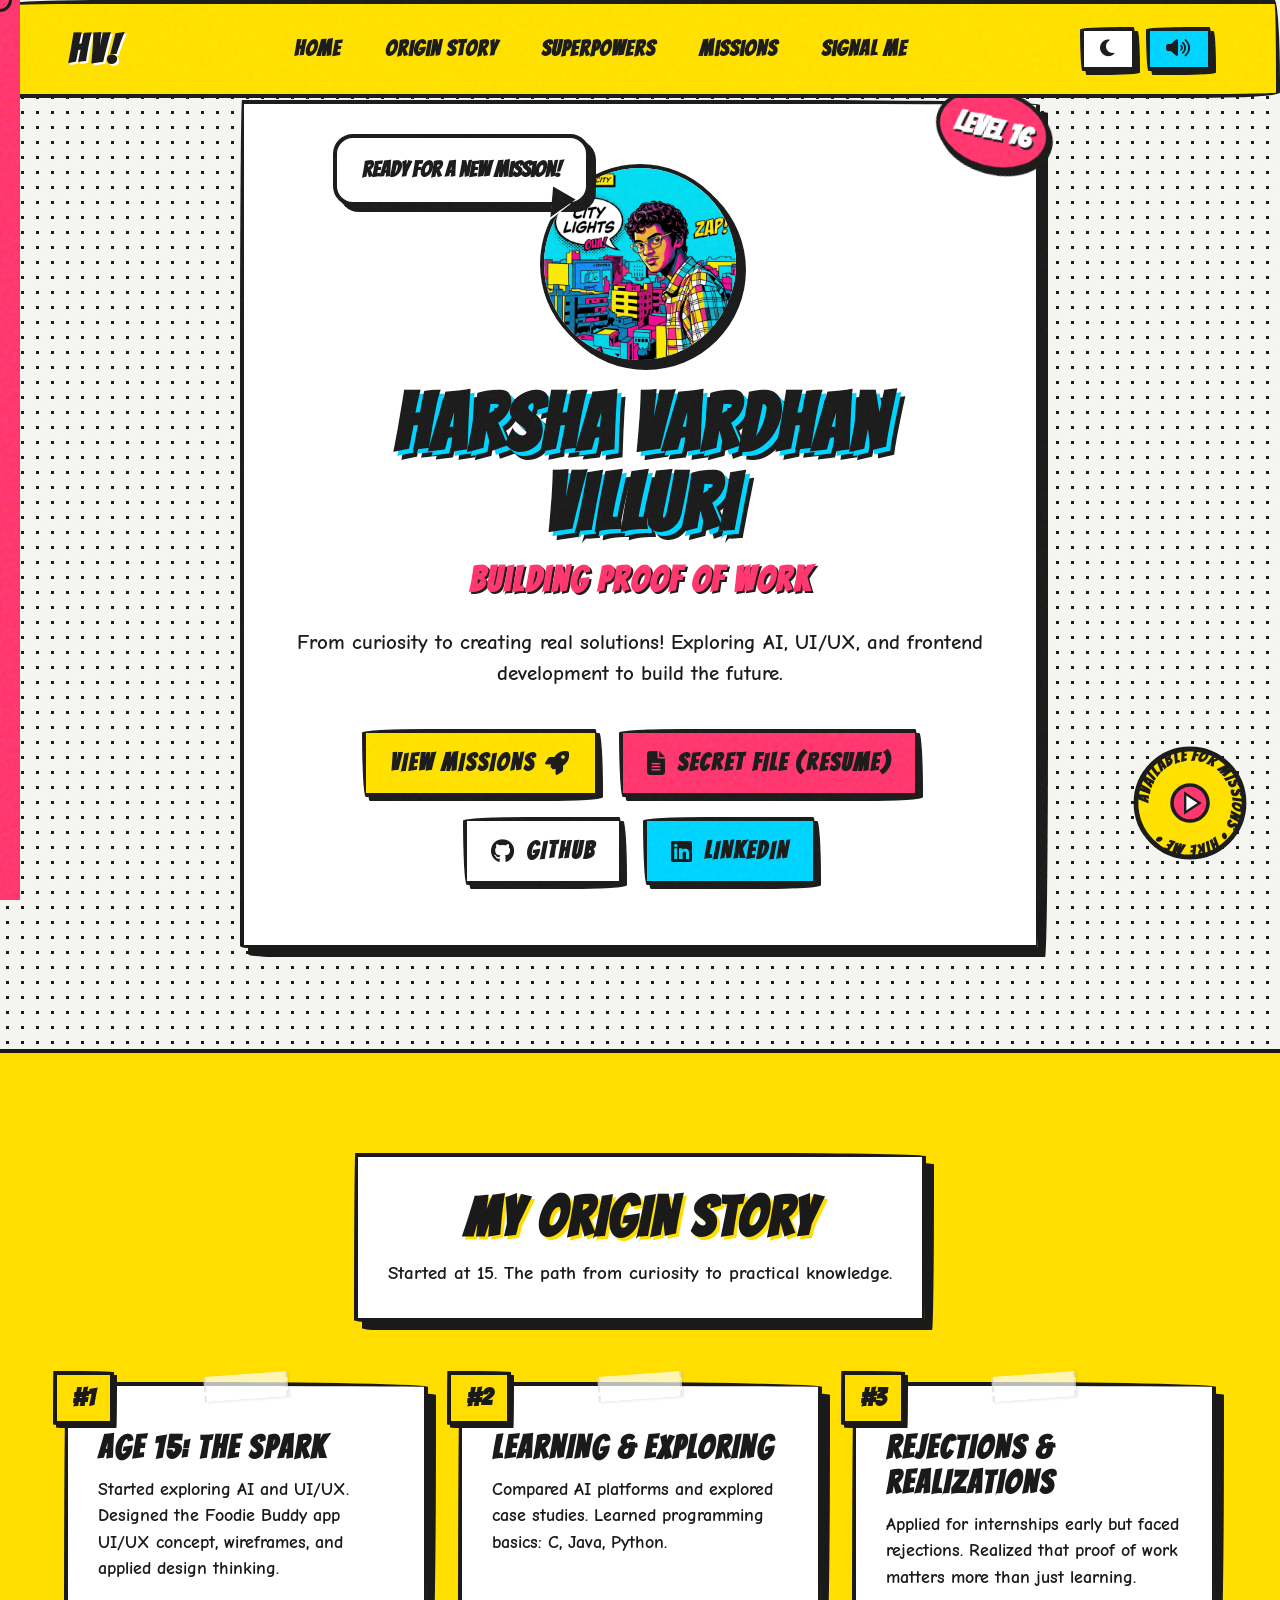
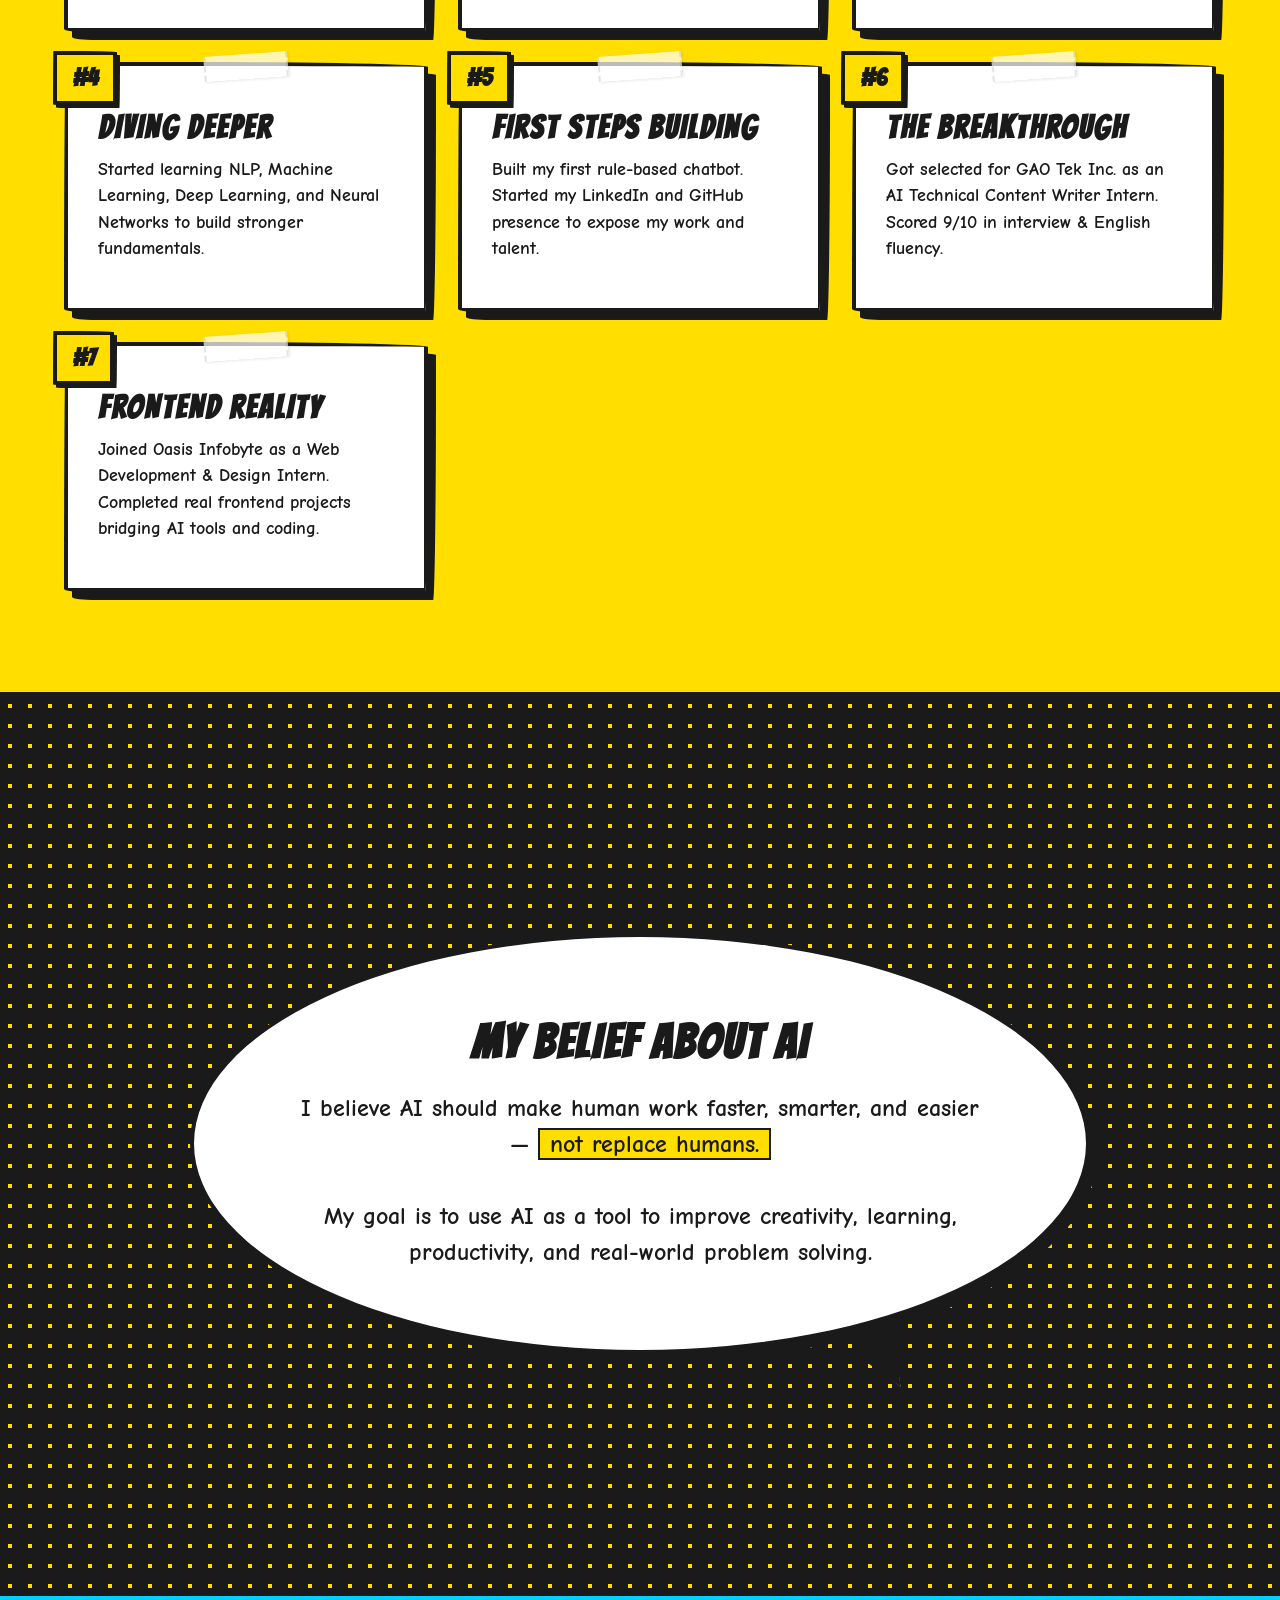
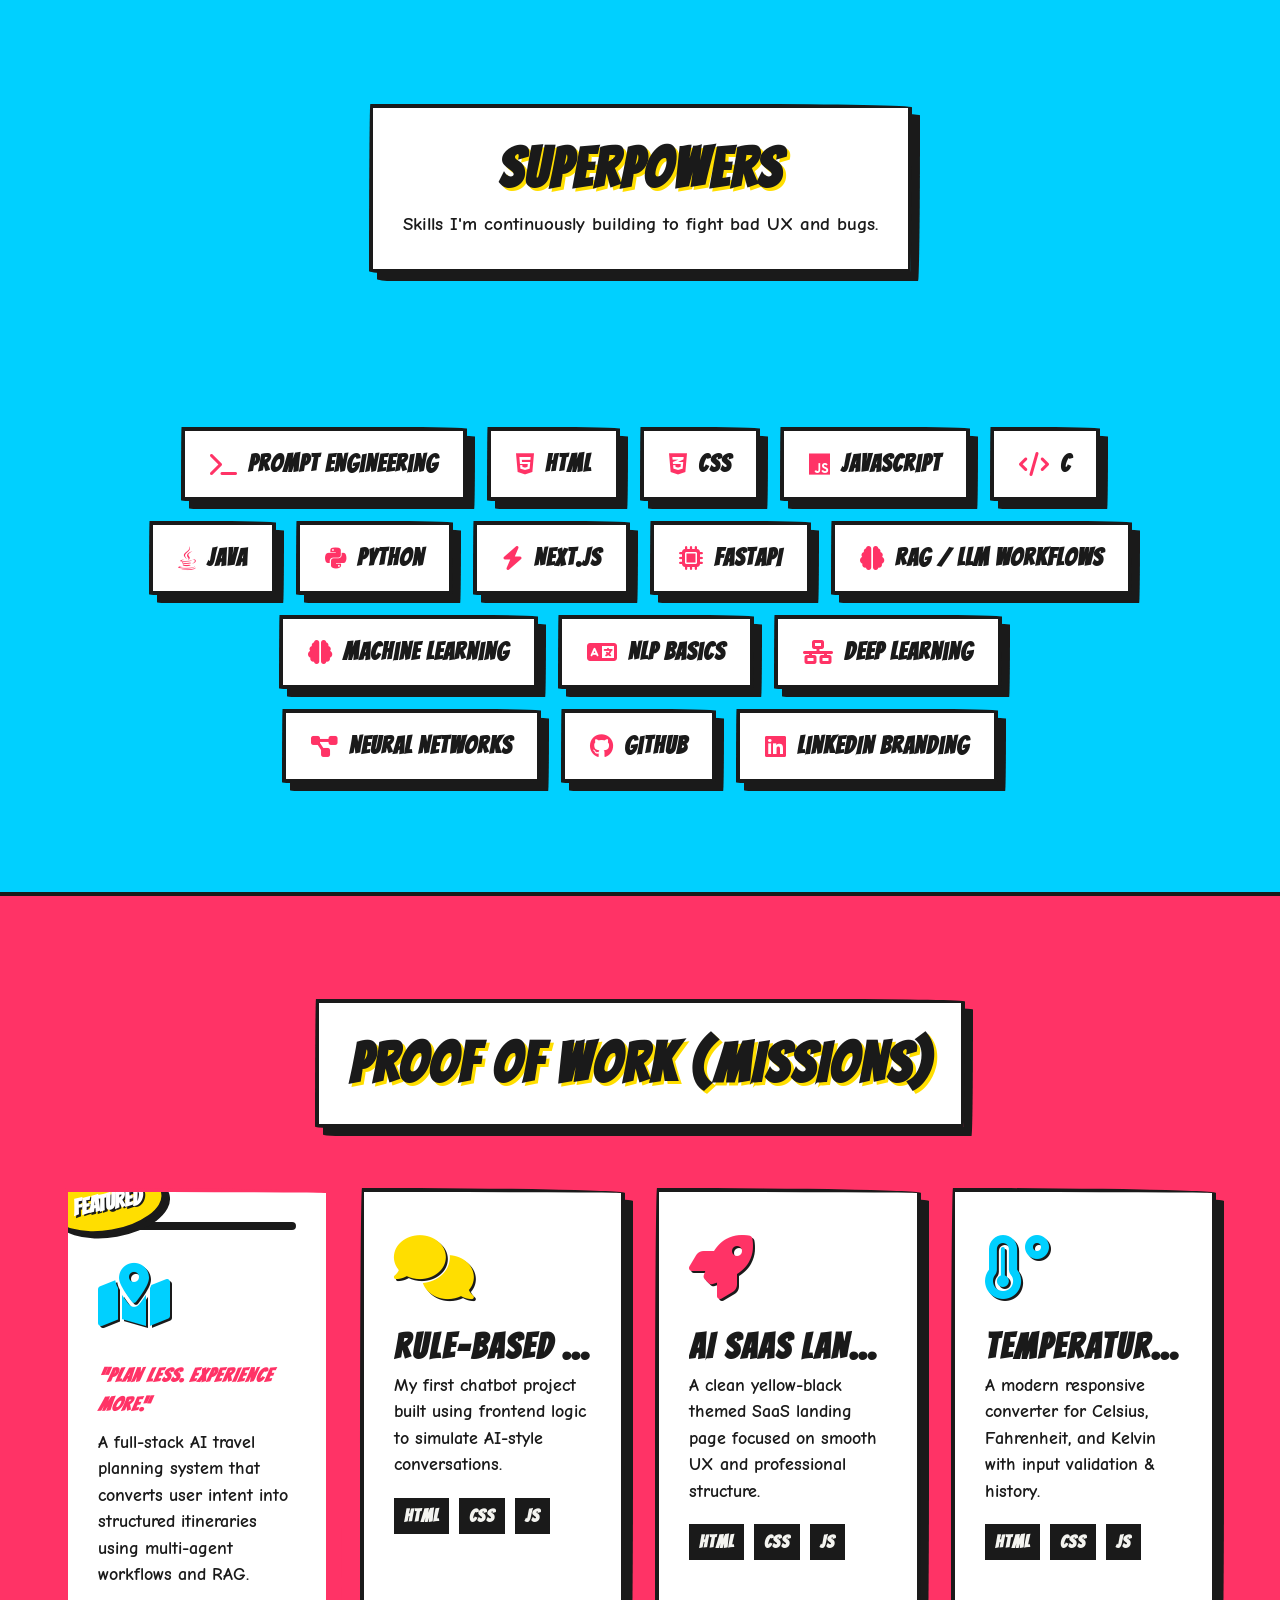
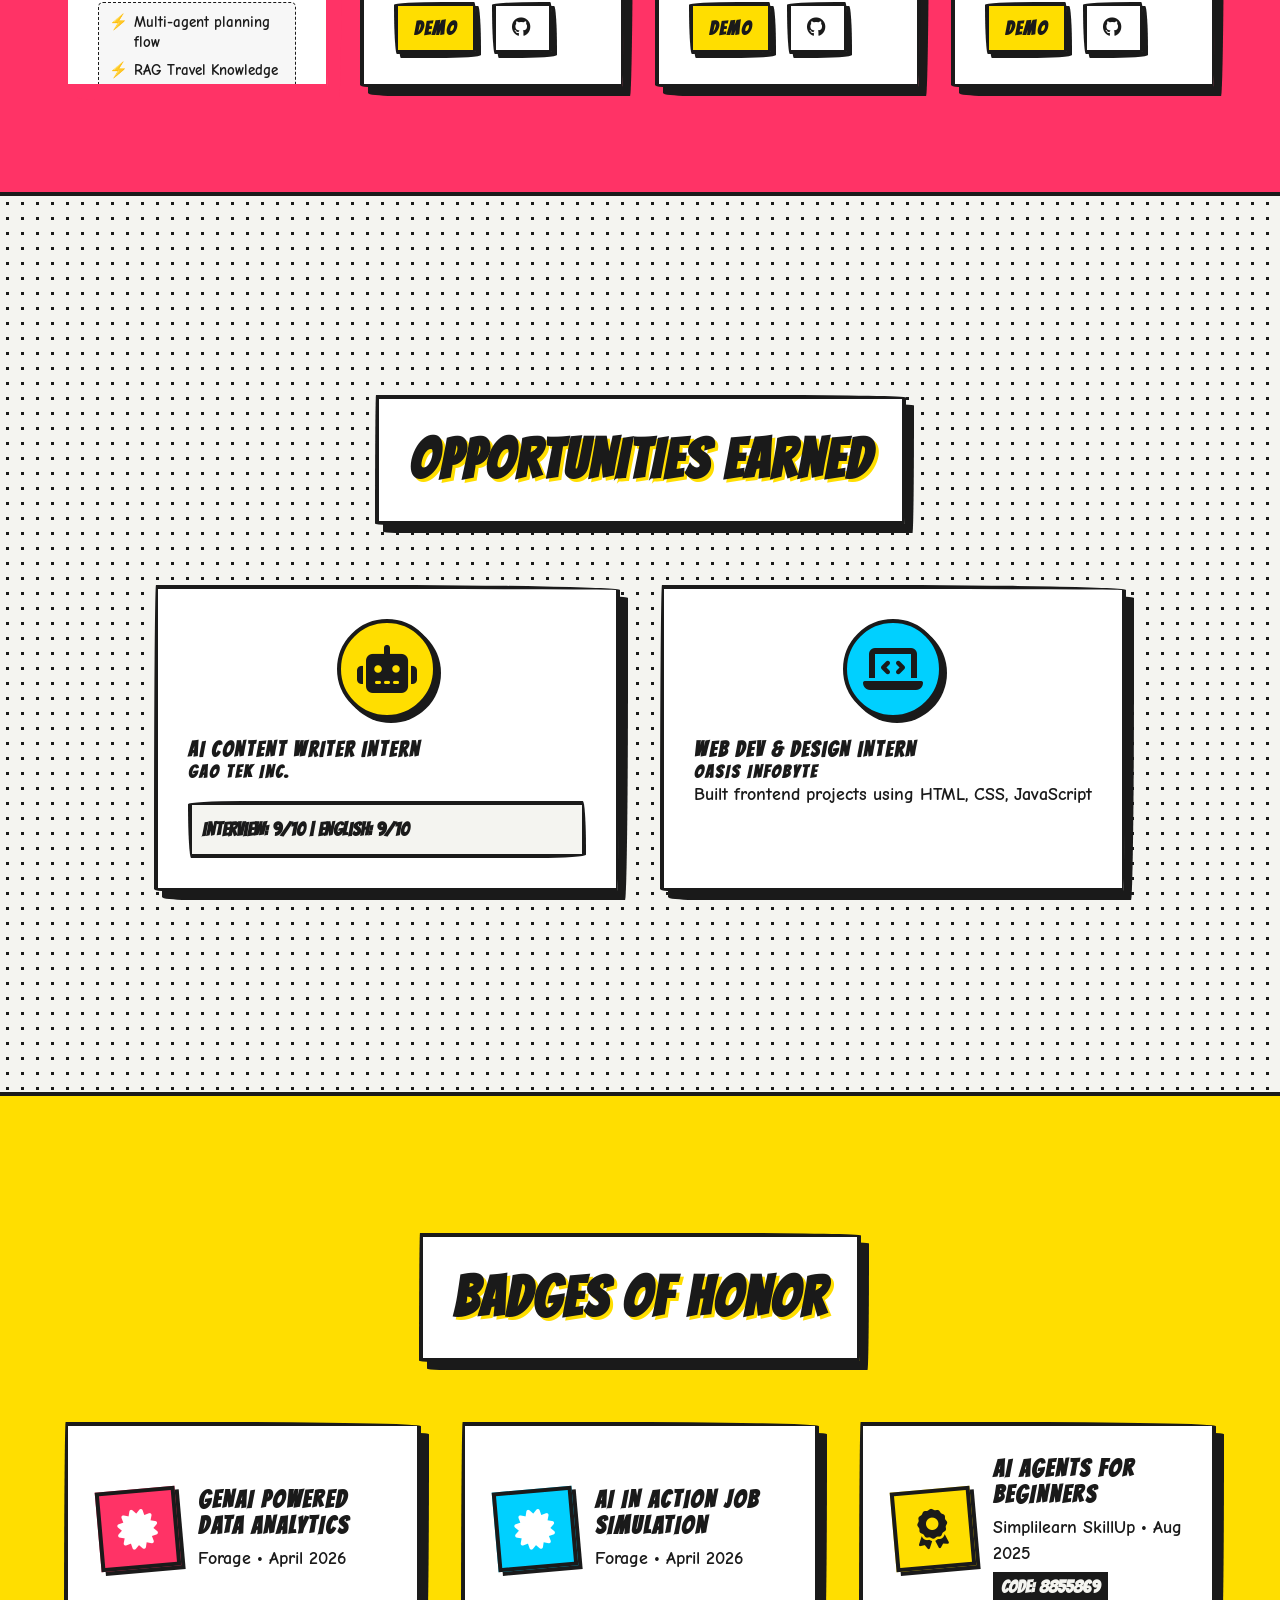
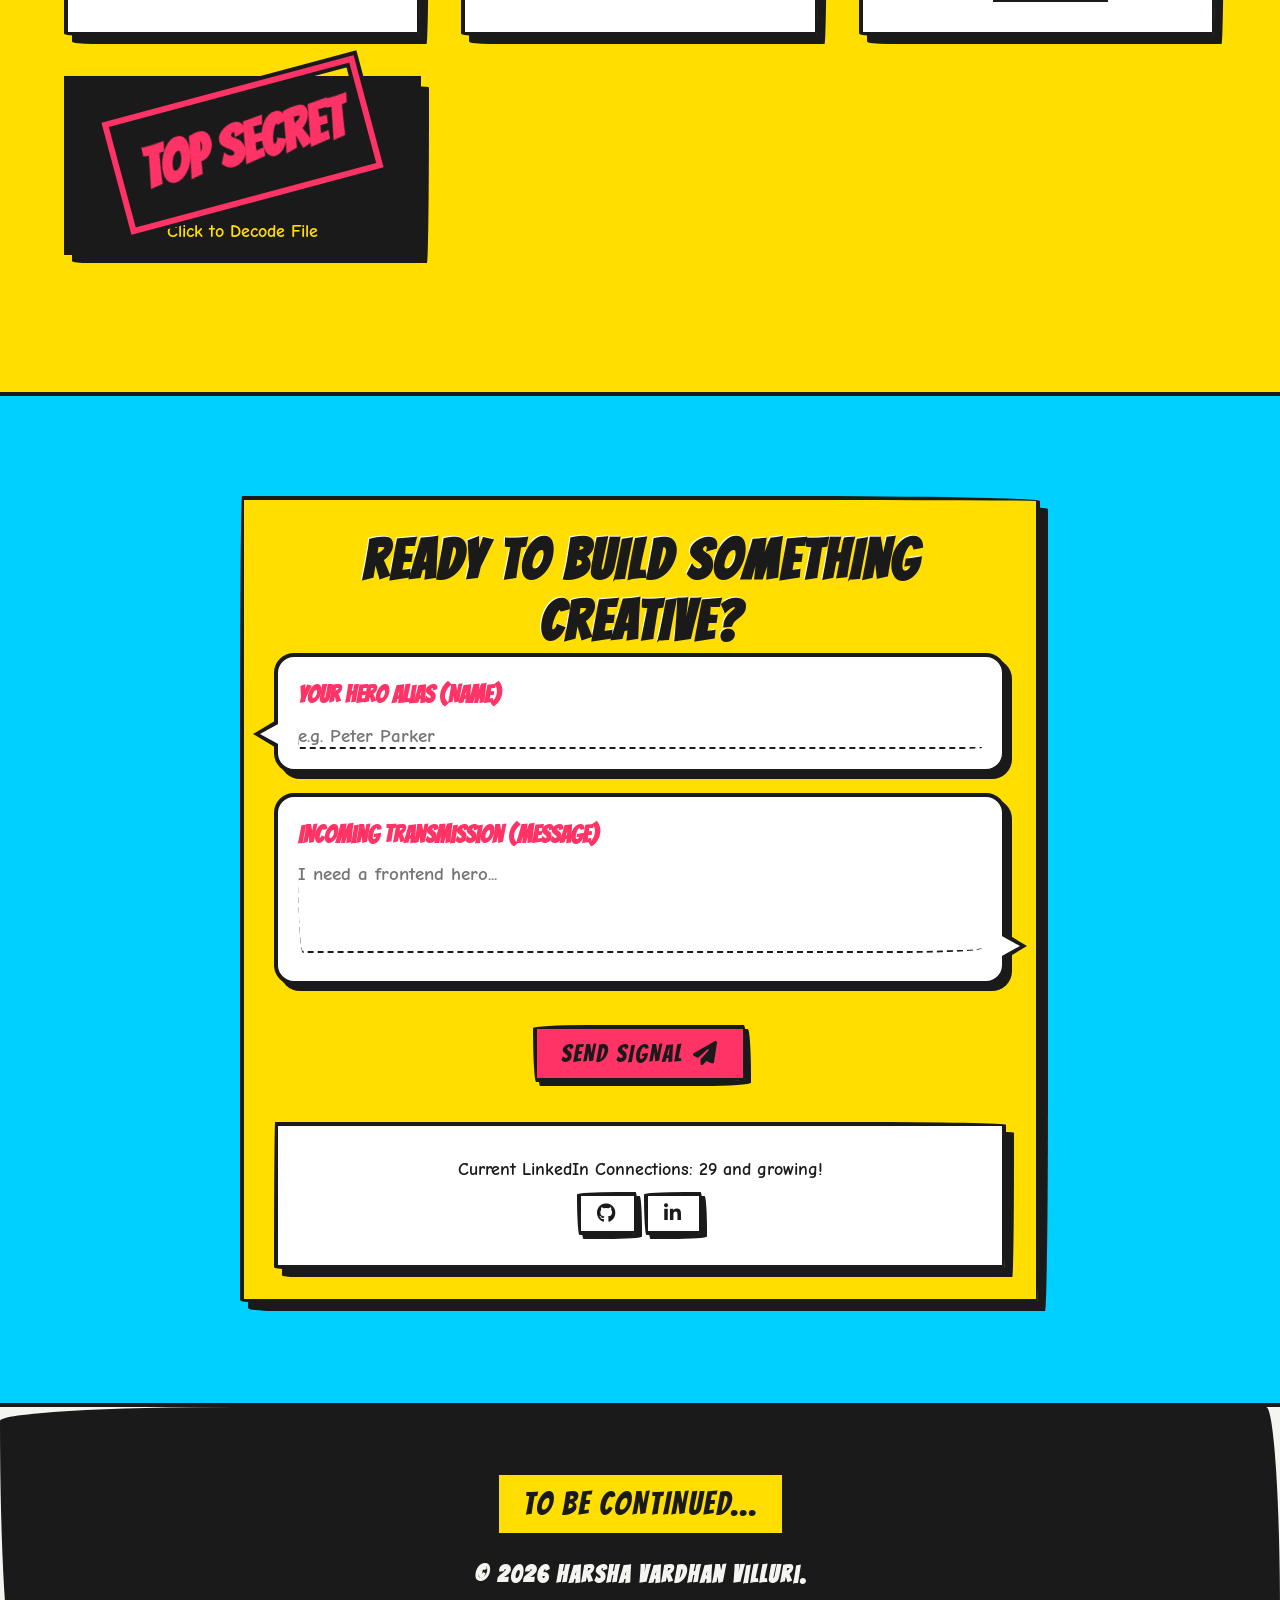
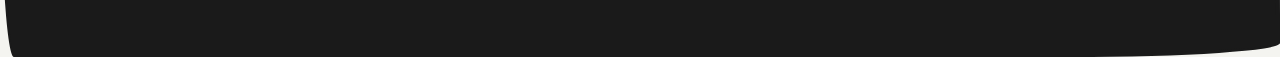
==== index.html @ 7f58d9b8 "feat: Add PathPilot AI as featured project and update superpowers" ====
<!DOCTYPE html>
<html lang="en">
<head>
    <meta charset="UTF-8">
    <meta name="viewport" content="width=device-width, initial-scale=1.0">
    <title>Harsha Vardhan Villuri | Comical Theory</title>
    <meta name="description" content="Portfolio of Harsha Vardhan Villuri. Started at 15. Exploring AI, UI/UX, and frontend development through proof of work.">
    <link rel="preconnect" href="https://fonts.googleapis.com">
    <link rel="preconnect" href="https://fonts.gstatic.com" crossorigin>
    <link href="https://fonts.googleapis.com/css2?family=Bangers&family=Comic+Neue:wght@400;700&display=swap" rel="stylesheet">
    <link rel="stylesheet" href="https://cdnjs.cloudflare.com/ajax/libs/font-awesome/6.4.0/css/all.min.css">
    <link rel="stylesheet" href="style.css">
</head>
<body>

    <!-- Printing Press Loading Screen -->
    <div id="loader" class="comic-loader">
        <div class="printing-press">
            <div class="printing-text">PRINTING ISSUE #1...</div>
            <div class="press-bar"></div>
            <div class="press-paper"></div>
        </div>
    </div>

    <!-- Neural Network Comic Canvas Background -->
    <canvas id="neural-canvas"></canvas>

    <!-- Konami Code Overlay -->
    <div id="konami-overlay">
        <div class="god-burst">GOD MODE UNLOCKED!</div>
        <div id="confetti-container"></div>
    </div>

    <!-- Custom Cursor -->
    <div id="custom-cursor"></div>

    <!-- Night City Detective Spotlight -->
    <div id="spotlight"></div>

    <!-- Page Flip / Screen Wipe Overlay -->
    <div id="page-wipe" class="page-wipe">
        <div class="wipe-text">FLIP!</div>
    </div>

    <!-- Paper Rip Transition Elements -->
    <div id="paper-rip-container">
        <div class="rip-half rip-top"></div>
        <div class="rip-half rip-bottom"></div>
        <div class="new-issue-flash">NEW ISSUE!</div>
    </div>

    <!-- Action Word Popup Container -->
    <div id="action-layer"></div>

    <!-- Navigation -->
    <nav class="navbar comic-border">
        <div class="nav-content">
            <a href="#home" class="logo nav-link">HV<span class="exclaim" id="glitch-btn" title="Don't press this...">!</span></a>
            <ul class="nav-links">
                <li><a href="#home" class="nav-link">Home</a></li>
                <li><a href="#journey" class="nav-link">Origin Story</a></li>
                <li><a href="#skills" class="nav-link">Superpowers</a></li>
                <li><a href="#projects" class="nav-link">Missions</a></li>
                <li><a href="#contact" class="nav-link">Signal Me</a></li>
            </ul>
            <div class="nav-toggles">
                <button id="theme-toggle" class="comic-btn btn-small" aria-label="Toggle Night City"><i class="fas fa-moon"></i></button>
                <button id="mute-toggle" class="comic-btn btn-small btn-blue" aria-label="Toggle Audio"><i class="fas fa-volume-up"></i></button>
                <div class="hamburger"><i class="fas fa-bars"></i></div>
            </div>
        </div>
    </nav>

    <!-- Hero Section -->
    <section id="home" class="hero section halftone-bg">
        <div class="hero-content comic-panel pop-in" id="parallax-container">
            <div class="burst-label parallax-layer" data-speed="40">Level 16</div>
            
            <div class="hero-avatar-container parallax-layer" data-speed="20">
                <div class="dynamic-bubble parallax-layer" data-speed="-30" id="hero-bubble">
                    <span id="hero-speech">Ready for a new mission!</span>
                    <div class="bubble-tail"></div>
                </div>
                <img src="avatar.png" alt="Harsha Avatar" class="comic-avatar comic-border">
            </div>

            <h1 class="hero-title parallax-layer" data-speed="-15">Harsha Vardhan<br>Villuri</h1>
            <div class="hero-subtitle parallax-layer" data-speed="10">Building Proof of Work</div>
            <p class="hero-description parallax-layer" data-speed="5">
                From curiosity to creating real solutions! Exploring AI, UI/UX, and frontend development to build the future. 
            </p>
            <div class="hero-buttons parallax-layer" data-speed="25">
                <a href="#projects" class="comic-btn btn-primary nav-link">View Missions <i class="fas fa-rocket"></i></a>
                <a href="resume.html" target="_blank" class="comic-btn btn-red"><i class="fas fa-file-alt"></i> Secret File (Resume)</a>
                <a href="https://github.com/harshavardhanintern-git" target="_blank" class="comic-btn btn-white"><i class="fab fa-github"></i> GitHub</a>
                <a href="https://www.linkedin.com/in/harsha-vardhan-villuri-76b1b9380/" target="_blank" class="comic-btn btn-blue"><i class="fab fa-linkedin"></i> LinkedIn</a>
            </div>
        </div>
    </section>

    <!-- Journey Section -->
    <section id="journey" class="journey section bg-yellow">
        <div class="section-header comic-panel title-panel pop-in">
            <h2 class="section-title">My Origin Story</h2>
            <p class="section-subtitle">Started at 15. The path from curiosity to practical knowledge.</p>
        </div>

        <div class="comic-strip">
            <div class="strip-panel comic-panel pop-in">
                <div class="panel-number">#1</div>
                <h3>Age 15: The Spark</h3>
                <p>Started exploring AI and UI/UX. Designed the Foodie Buddy app UI/UX concept, wireframes, and applied design thinking.</p>
            </div>
            
            <div class="strip-panel comic-panel pop-in">
                <div class="panel-number">#2</div>
                <h3>Learning & Exploring</h3>
                <p>Compared AI platforms and explored case studies. Learned programming basics: C, Java, Python.</p>
            </div>

            <div class="strip-panel comic-panel pop-in">
                <div class="panel-number">#3</div>
                <h3>Rejections & Realizations</h3>
                <p>Applied for internships early but faced rejections. Realized that <strong>proof of work matters</strong> more than just learning.</p>
            </div>

            <div class="strip-panel comic-panel pop-in">
                <div class="panel-number">#4</div>
                <h3>Diving Deeper</h3>
                <p>Started learning NLP, Machine Learning, Deep Learning, and Neural Networks to build stronger fundamentals.</p>
            </div>

            <div class="strip-panel comic-panel pop-in">
                <div class="panel-number">#5</div>
                <h3>First Steps Building</h3>
                <p>Built my first rule-based chatbot. Started my LinkedIn and GitHub presence to expose my work and talent.</p>
            </div>

            <div class="strip-panel comic-panel pop-in">
                <div class="panel-number">#6</div>
                <h3>The Breakthrough</h3>
                <p>Got selected for GAO Tek Inc. as an AI Technical Content Writer Intern. Scored 9/10 in interview & English fluency.</p>
            </div>

            <div class="strip-panel comic-panel pop-in">
                <div class="panel-number">#7</div>
                <h3>Frontend Reality</h3>
                <p>Joined Oasis Infobyte as a Web Development & Design Intern. Completed real frontend projects bridging AI tools and coding.</p>
            </div>
        </div>
    </section>

    <!-- Belief Section -->
    <section id="belief" class="belief section halftone-bg-dark">
        <div class="speech-bubble pop-in">
            <h2 class="belief-title">My Belief About AI</h2>
            <p class="belief-text">
                I believe AI should make human work faster, smarter, and easier — <span class="highlight">not replace humans.</span><br><br>
                My goal is to use AI as a tool to improve creativity, learning, productivity, and real-world problem solving.
            </p>
            <div class="bubble-tail"></div>
        </div>
    </section>

    <!-- Skills Section -->
    <section id="skills" class="skills section bg-blue">
        <div class="section-header comic-panel title-panel pop-in">
            <h2 class="section-title">Superpowers</h2>
            <p class="section-subtitle">Skills I'm continuously building to fight bad UX and bugs.</p>
        </div>
        
        <div class="skills-grid">
            <div class="skill-tag comic-panel pop-in"><i class="fas fa-pen-nib"></i> UI/UX Thinking</div>
            <div class="skill-tag comic-panel pop-in"><i class="fas fa-vector-square"></i> Wireframing</div>
            <div class="skill-tag comic-panel pop-in"><i class="fas fa-robot"></i> AI Exploration</div>
            <div class="skill-tag comic-panel pop-in"><i class="fas fa-terminal"></i> Prompt Engineering</div>
            <div class="skill-tag comic-panel pop-in"><i class="fab fa-html5"></i> HTML</div>
            <div class="skill-tag comic-panel pop-in"><i class="fab fa-css3-alt"></i> CSS</div>
            <div class="skill-tag comic-panel pop-in"><i class="fab fa-js"></i> JavaScript</div>
            <div class="skill-tag comic-panel pop-in"><i class="fas fa-code"></i> C</div>
            <div class="skill-tag comic-panel pop-in"><i class="fab fa-java"></i> Java</div>
            <div class="skill-tag comic-panel pop-in"><i class="fab fa-python"></i> Python</div>
            <div class="skill-tag comic-panel pop-in"><i class="fas fa-bolt"></i> Next.js</div>
            <div class="skill-tag comic-panel pop-in"><i class="fas fa-microchip"></i> FastAPI</div>
            <div class="skill-tag comic-panel pop-in"><i class="fas fa-brain"></i> RAG / LLM Workflows</div>
            <div class="skill-tag comic-panel pop-in"><i class="fas fa-brain"></i> Machine Learning</div>
            <div class="skill-tag comic-panel pop-in"><i class="fas fa-language"></i> NLP Basics</div>
            <div class="skill-tag comic-panel pop-in"><i class="fas fa-network-wired"></i> Deep Learning</div>
            <div class="skill-tag comic-panel pop-in"><i class="fas fa-project-diagram"></i> Neural Networks</div>
            <div class="skill-tag comic-panel pop-in"><i class="fab fa-github"></i> GitHub</div>
            <div class="skill-tag comic-panel pop-in"><i class="fab fa-linkedin"></i> LinkedIn Branding</div>
        </div>
    </section>

    <!-- Projects Section -->
    <section id="projects" class="projects section bg-red">
        <div class="section-header comic-panel title-panel pop-in">
            <h2 class="section-title">Proof of Work (Missions)</h2>
        </div>

        <!-- Expanding Flex Grid -->
        <div class="projects-flex-grid">
            <!-- Featured Project: PathPilot AI -->
            <div class="project-card comic-panel pop-in featured-project">
                <div class="burst-label featured-label">FEATURED</div>
                <div class="project-preview comic-border">
                    <img src="pathpilot_preview.png" alt="PathPilot AI Preview">
                </div>
                <div class="project-icon"><i class="fas fa-map-marked-alt"></i></div>
                <h3>PathPilot AI — Multi-Agent Travel Planner</h3>
                <p class="project-tagline">“Plan Less. Experience More.”</p>
                <p>A full-stack AI travel planning system that converts user intent into structured itineraries using multi-agent workflows and RAG.</p>
                <div class="project-highlights">
                    <ul>
                        <li>Multi-agent planning flow</li>
                        <li>RAG Travel Knowledge Layer</li>
                        <li>Futuristic AI command-interface</li>
                    </ul>
                </div>
                <div class="project-tech">
                    <span>Next.js</span><span>React</span><span>TypeScript</span><span>FastAPI</span><span>Python</span><span>RAG</span><span>Railway</span>
                </div>
                <div class="project-links">
                    <a href="https://path-pilot-frontend-production.up.railway.app/" target="_blank" class="comic-btn btn-primary btn-small">Demo</a>
                    <a href="https://github.com/harshavardhanintern-git/Path-pilot" target="_blank" class="comic-btn btn-white btn-small"><i class="fab fa-github"></i></a>
                </div>
            </div>

            <!-- Project 1 -->
            <div class="project-card comic-panel pop-in">
                <div class="project-icon"><i class="fas fa-comments"></i></div>
                <h3>Rule-Based Chatbot</h3>
                <p>My first chatbot project built using frontend logic to simulate AI-style conversations.</p>
                <div class="project-tech">
                    <span>HTML</span><span>CSS</span><span>JS</span>
                </div>
                <div class="project-links">
                    <a href="https://harshavardhanintern-git.github.io/mini-ai-chatbot/" target="_blank" class="comic-btn btn-primary btn-small">Demo</a>
                    <a href="https://github.com/harshavardhanintern-git/mini-ai-chatbot" target="_blank" class="comic-btn btn-white btn-small"><i class="fab fa-github"></i></a>
                </div>
            </div>

            <!-- Project 2 -->
            <div class="project-card comic-panel pop-in">
                <div class="project-icon"><i class="fas fa-rocket"></i></div>
                <h3>AI SaaS Landing Page</h3>
                <p>A clean yellow-black themed SaaS landing page focused on smooth UX and professional structure.</p>
                <div class="project-tech">
                    <span>HTML</span><span>CSS</span><span>JS</span>
                </div>
                <div class="project-links">
                    <a href="https://harshavardhanintern-git.github.io/OIBSIP-Landing-Page/" target="_blank" class="comic-btn btn-primary btn-small">Demo</a>
                    <a href="https://github.com/harshavardhanintern-git/OIBSIP-Landing-Page" target="_blank" class="comic-btn btn-white btn-small"><i class="fab fa-github"></i></a>
                </div>
            </div>

            <!-- Project 3 -->
            <div class="project-card comic-panel pop-in">
                <div class="project-icon"><i class="fas fa-temperature-high"></i></div>
                <h3>Temperature Converter</h3>
                <p>A modern responsive converter for Celsius, Fahrenheit, and Kelvin with input validation & history.</p>
                <div class="project-tech">
                    <span>HTML</span><span>CSS</span><span>JS</span>
                </div>
                <div class="project-links">
                    <a href="https://harshavardhanintern-git.github.io/OIBSIP-Temperature-Converter/" target="_blank" class="comic-btn btn-primary btn-small">Demo</a>
                    <a href="https://github.com/harshavardhanintern-git/OIBSIP-Temperature-Converter" target="_blank" class="comic-btn btn-white btn-small"><i class="fab fa-github"></i></a>
                </div>
            </div>
        </div>
    </section>

    <!-- Internships Section -->
    <section id="internships" class="internships section halftone-bg">
        <div class="section-header comic-panel title-panel pop-in">
            <h2 class="section-title">Opportunities Earned</h2>
        </div>

        <div class="internship-grid">
            <div class="internship-card comic-panel pop-in">
                <div class="internship-badge bg-yellow"><i class="fas fa-robot"></i></div>
                <h3>AI Content Writer Intern</h3>
                <h4 class="company">GAO Tek Inc.</h4>
                <div class="scores comic-border">
                    <span>Interview: <strong>9/10</strong></span> | 
                    <span>English: <strong>9/10</strong></span>
                </div>
            </div>

            <div class="internship-card comic-panel pop-in">
                <div class="internship-badge bg-blue"><i class="fas fa-laptop-code"></i></div>
                <h3>Web Dev & Design Intern</h3>
                <h4 class="company">Oasis Infobyte</h4>
                <p>Built frontend projects using HTML, CSS, JavaScript</p>
            </div>
        </div>
    </section>

    <!-- Certifications Section -->
    <section id="certifications" class="certifications section bg-yellow">
        <div class="section-header comic-panel title-panel pop-in">
            <h2 class="section-title">Badges of Honor</h2>
        </div>

        <div class="cert-grid">
            <div class="cert-card comic-panel pop-in">
                <div class="cert-icon bg-red"><i class="fas fa-certificate text-white"></i></div>
                <div class="cert-info">
                    <h3>GenAI Powered Data Analytics</h3>
                    <p class="cert-issuer">Forage • April 2026</p>
                </div>
            </div>

            <div class="cert-card comic-panel pop-in">
                <div class="cert-icon bg-blue"><i class="fas fa-certificate text-white"></i></div>
                <div class="cert-info">
                    <h3>AI in Action Job Simulation</h3>
                    <p class="cert-issuer">Forage • April 2026</p>
                </div>
            </div>

            <div class="cert-card comic-panel pop-in">
                <div class="cert-icon bg-yellow"><i class="fas fa-award"></i></div>
                <div class="cert-info">
                    <h3>AI Agents for Beginners</h3>
                    <p class="cert-issuer">Simplilearn SkillUp • Aug 2025</p>
                    <p class="cert-code">Code: 8855869</p>
                </div>
            </div>

            <!-- UNLOCKABLE SECRET CARD -->
            <div class="cert-card comic-panel pop-in secret-card" id="secret-cert">
                <div class="secret-overlay">
                    <div class="stamp">TOP SECRET</div>
                    <p>Click to Decode File</p>
                </div>
                <div class="cert-icon bg-white"><i class="fas fa-award text-dark"></i></div>
                <div class="cert-info">
                    <h3>Prompt Engineering</h3>
                    <p class="cert-issuer">Infosys Springboard • Aug 2025</p>
                </div>
            </div>
        </div>
    </section>

    <!-- Social / Contact Form Section -->
    <section id="contact" class="contact section bg-blue">
        <div class="contact-box comic-panel pop-in">
            <h2 class="section-title">Ready to build something creative?</h2>
            
            <form id="comic-contact-form" class="comic-form">
                <div class="form-row">
                    <div class="speech-input left-tail">
                        <label>Your Hero Alias (Name)</label>
                        <input type="text" placeholder="e.g. Peter Parker" required class="comic-border">
                    </div>
                </div>
                <div class="form-row">
                    <div class="speech-input right-tail">
                        <label>Incoming Transmission (Message)</label>
                        <textarea rows="4" placeholder="I need a frontend hero..." required class="comic-border"></textarea>
                    </div>
                </div>
                <button type="submit" class="comic-btn btn-red" style="margin-top: 20px;">SEND SIGNAL <i class="fas fa-paper-plane"></i></button>
            </form>

            <div class="connections-badge comic-panel bg-yellow" style="margin-top: 40px;">
                <p>Current LinkedIn Connections: <strong>29</strong> and growing!</p>
                <div style="margin-top:10px;">
                    <a href="https://github.com/harshavardhanintern-git" target="_blank" class="comic-btn btn-small btn-white"><i class="fab fa-github"></i></a>
                    <a href="https://www.linkedin.com/in/harsha-vardhan-villuri-76b1b9380/" target="_blank" class="comic-btn btn-small btn-white"><i class="fab fa-linkedin-in"></i></a>
                </div>
            </div>
        </div>
    </section>

    <!-- SPINNING HIRE ME BADGE -->
    <a href="#contact" id="hire-badge" class="nav-link">
        <svg viewBox="0 0 100 100" width="120" height="120">
            <defs>
                <path id="circlePath" d="M 50, 50 m -35, 0 a 35,35 0 1,1 70,0 a 35,35 0 1,1 -70,0" />
            </defs>
            <circle cx="50" cy="50" r="45" fill="var(--c-yellow)" stroke="var(--c-dark)" stroke-width="4"/>
            <text font-family="var(--font-heading)" font-size="13.5" fill="var(--c-dark)" letter-spacing="1">
                <textPath href="#circlePath" startOffset="0%">AVAILABLE FOR MISSIONS • HIRE ME • </textPath>
            </text>
            <circle cx="50" cy="50" r="15" fill="var(--c-red)" stroke="var(--c-dark)" stroke-width="3"/>
            <polygon points="46,42 58,50 46,58" fill="var(--c-white)" stroke="var(--c-dark)" stroke-width="2"/>
        </svg>
    </a>

    <!-- Footer with Teleport -->
    <footer class="comic-border footer-area">
        <button id="teleport-btn" class="comic-btn btn-primary" style="font-size: 2rem;">TO BE CONTINUED...</button>
        <p style="margin-top: 20px;">© 2026 Harsha Vardhan Villuri.</p>
    </footer>

    <script src="script.js"></script>
</body>
</html>
---- style.css ----
/* CSS RESET & VARIABLES for COMICAL THEORY */
:root {
    /* Day Theme / Base Comic Colors */
    --c-yellow: #FFDE00;
    --c-blue: #00D0FF;
    --c-red: #FF3366;
    --c-dark: #1A1A1A;
    --c-white: #FFFFFF;
    --c-bg-light: #F4F4F0;
    
    /* Typography */
    --font-heading: 'Bangers', cursive;
    --font-body: 'Comic Neue', cursive;

    /* Border & Shadow Constants */
    --border-width: 4px;
    --shadow-offset: 8px;
    --shadow-hover: 12px;
}

/* Night City Dark Mode Theme */
body.dark-mode {
    --c-yellow: #a855f7; /* Purple */
    --c-blue: #0ea5e9;   /* Deep Blue */
    --c-red: #22c55e;    /* Neon Green */
    --c-bg-light: #0f172a; /* Slate 900 */
    --c-white: #1e293b;  /* Slate 800 */
    --c-dark: #f8fafc;   /* White for text/borders */
}

/* Multiverse Glitch State */
body.glitching { animation: multiverse 0.2s infinite; }
@keyframes multiverse {
    0% { filter: hue-rotate(0deg) contrast(150%) invert(0%); transform: translate(2px, 2px); }
    33% { filter: hue-rotate(90deg) contrast(200%) invert(10%); transform: translate(-2px, -2px) skewX(2deg); }
    66% { filter: hue-rotate(180deg) contrast(150%) invert(0%); transform: translate(2px, -2px) scale(1.01); }
    100% { filter: hue-rotate(360deg) contrast(100%) invert(5%); transform: translate(0,0); }
}

* { margin: 0; padding: 0; box-sizing: border-box; cursor: none !important; }
html { overflow-x: hidden; scroll-behavior: smooth; }

body { background-color: var(--c-bg-light); color: var(--c-dark); font-family: var(--font-body); font-weight: 700; font-size: 1.1rem; line-height: 1.5; overflow-x: hidden; transition: background-color 0.5s; }

/* Custom Text Selection Highlight */
::selection { background: var(--c-red); color: var(--c-white); text-shadow: none; }
::-moz-selection { background: var(--c-red); color: var(--c-white); text-shadow: none; }

/* Global Film Grain Noise Overlay */
body::after {
    content: ''; position: fixed; top: 0; left: 0; width: 100vw; height: 100vh;
    pointer-events: none; z-index: 9999999; opacity: 0.4; mix-blend-mode: overlay;
    background: url('data:image/svg+xml;utf8,%3Csvg viewBox="0 0 200 200" xmlns="http://www.w3.org/2000/svg"%3E%3Cfilter id="noiseFilter"%3E%3CfeTurbulence type="fractalNoise" baseFrequency="0.9" numOctaves="3" stitchTiles="stitch"/%3E%3C/filter%3E%3Crect width="100%25" height="100%25" filter="url(%23noiseFilter)"/%3E%3C/svg%3E');
}

/* ==========================================================================
   CUSTOM COMIC SCROLLBAR
   ========================================================================== */
::-webkit-scrollbar { width: 18px; }
::-webkit-scrollbar-track { background: var(--c-bg-light); border-left: var(--border-width) solid var(--c-dark); }
::-webkit-scrollbar-thumb { background: var(--c-yellow); border: var(--border-width) solid var(--c-dark); border-radius: 0; box-shadow: inset 4px 4px 0px rgba(255,255,255,0.5); }
::-webkit-scrollbar-thumb:hover { background: var(--c-red); }

/* ==========================================================================
   NEURAL NETWORK BACKGROUND CANVAS
   ========================================================================== */
#neural-canvas {
    position: fixed; top: 0; left: 0; width: 100vw; height: 100vh;
    z-index: -1; pointer-events: none; opacity: 0.5; transition: opacity 0.5s;
}
body.dark-mode #neural-canvas { opacity: 0.2; }

/* ==========================================================================
   SPINNING HIRE ME BADGE
   ========================================================================== */
#hire-badge {
    position: fixed; bottom: 30px; right: 30px; z-index: 999;
    animation: spinBadge 10s linear infinite; cursor: none;
    transition: transform 0.3s cubic-bezier(0.175, 0.885, 0.32, 1.275);
}
#hire-badge:hover { transform: scale(1.15); animation-play-state: paused; }
@keyframes spinBadge { 100% { transform: rotate(360deg); } }

/* ==========================================================================
   PRINTING PRESS LOADER
   ========================================================================== */
.comic-loader {
    position: fixed; top: 0; left: 0; width: 100vw; height: 100vh;
    background: var(--c-yellow); z-index: 9999999;
    display: flex; justify-content: center; align-items: center;
    transition: opacity 0.5s, visibility 0.5s;
}
.comic-loader.loaded { opacity: 0; visibility: hidden; pointer-events: none; }
.printing-press { position: relative; width: 300px; height: 200px; text-align: center; }
.printing-text { font-family: var(--font-heading); font-size: 3rem; color: var(--c-dark); animation: jitter 0.1s infinite; margin-bottom: 20px; }
.press-bar { width: 100%; height: 20px; background: var(--c-dark); animation: pressUpDn 0.5s infinite alternate; }
.press-paper { width: 80%; height: 0; background: var(--c-white); border: var(--border-width) solid var(--c-dark); margin: 0 auto; animation: paperPrint 2s forwards; }

@keyframes pressUpDn { 0% { transform: translateY(0); } 100% { transform: translateY(-10px); } }
@keyframes paperPrint { 0% { height: 0; } 100% { height: 100px; } }
@keyframes jitter { 0% { transform: translate(1px, 1px); } 50% { transform: translate(-1px, -1px); } 100% { transform: translate(1px, -1px); } }

/* ==========================================================================
   KONAMI CODE OVERLAY
   ========================================================================== */
#konami-overlay {
    position: fixed; top: 0; left: 0; width: 100vw; height: 100vh;
    background: rgba(0,0,0,0.8); z-index: 999999;
    display: flex; justify-content: center; align-items: center;
    opacity: 0; visibility: hidden; transition: opacity 0.3s; pointer-events: none;
}
#konami-overlay.active { opacity: 1; visibility: visible; }
.god-burst {
    font-family: var(--font-heading); font-size: 8rem; color: var(--c-yellow);
    text-shadow: 10px 10px 0 var(--c-red), -4px -4px 0 var(--c-white);
    transform: scale(0); animation: popBurst 1s forwards cubic-bezier(0.175, 0.885, 0.32, 1.275);
}
#confetti-container { position: absolute; top: 0; left: 0; width: 100%; height: 100%; pointer-events: none; overflow: hidden; }
.confetti { position: absolute; width: 20px; height: 20px; background: var(--c-red); animation: fall 3s linear forwards; border: 2px solid var(--c-dark); }
@keyframes popBurst { 0% { transform: scale(0) rotate(-20deg); } 100% { transform: scale(1) rotate(5deg); } }
@keyframes fall { 0% { transform: translateY(-10vh) rotate(0deg); opacity: 1; } 100% { transform: translateY(110vh) rotate(720deg); opacity: 0; } }

/* ==========================================================================
   CUSTOM CURSOR & SPOTLIGHT
   ========================================================================== */
#custom-cursor {
    position: fixed; width: 24px; height: 24px; background: var(--c-red); border: 3px solid var(--c-dark); border-radius: 50%;
    pointer-events: none; z-index: 100000; transform: translate(-50%, -50%);
    transition: width 0.2s, height 0.2s, background 0.2s, border-radius 0.2s;
}
#custom-cursor.hovering { width: 45px; height: 45px; background: var(--c-yellow); border-radius: 10px; mix-blend-mode: difference; }

#spotlight {
    pointer-events: none; position: fixed; top: 0; left: 0; width: 100vw; height: 100vh;
    z-index: 9998; opacity: 0; transition: opacity 0.5s;
    background: radial-gradient(circle 250px at var(--mouse-x, 50%) var(--mouse-y, 50%), transparent 0%, rgba(0,0,0,0.98) 100%);
}
body.dark-mode #spotlight { opacity: 1; }

/* ==========================================================================
   TRANSITIONS (Page Wipe & Paper Rip)
   ========================================================================== */
.page-wipe {
    position: fixed; top: 0; left: -100vw; width: 100vw; height: 100vh;
    background: var(--c-yellow); z-index: 99999; border-right: 15px solid var(--c-dark); box-shadow: 20px 0 0 var(--c-red);
    display: flex; justify-content: center; align-items: center; transition: transform 0.6s cubic-bezier(0.85, 0, 0.15, 1); transform: translateX(0);
}
.page-wipe.animating { transform: translateX(200vw); }
.wipe-text { font-family: var(--font-heading); font-size: 8rem; color: var(--c-white); text-shadow: 5px 5px 0 var(--c-dark); transform: rotate(-10deg); }

#paper-rip-container { position: fixed; top: 0; left: 0; width: 100vw; height: 100vh; z-index: 99999; pointer-events: none; visibility: hidden; }
#paper-rip-container.active { visibility: visible; }
.rip-half {
    position: absolute; width: 100%; height: 50vh; background: var(--c-white);
    background-image: radial-gradient(var(--c-dark) 15%, transparent 16%); background-size: 15px 15px;
    border-top: 10px solid var(--c-dark); border-bottom: 10px solid var(--c-dark); transition: transform 1s cubic-bezier(0.85, 0, 0.15, 1);
}
.rip-top { top: 0; transform: translateY(-100%); }
.rip-bottom { bottom: 0; transform: translateY(100%); }
#paper-rip-container.active .rip-top { transform: translateY(0); }
#paper-rip-container.active .rip-bottom { transform: translateY(0); }
#paper-rip-container.tearing .rip-top { transform: translateY(-120vh) rotate(-5deg); }
#paper-rip-container.tearing .rip-bottom { transform: translateY(120vh) rotate(5deg); }

.new-issue-flash {
    position: absolute; top: 50%; left: 50%; transform: translate(-50%, -50%) scale(0);
    font-family: var(--font-heading); font-size: 15rem; color: var(--c-yellow); text-shadow: 10px 10px 0 var(--c-red), -4px -4px 0 var(--c-dark); z-index: 10; opacity: 0; transition: transform 0.5s, opacity 0.5s;
}
#paper-rip-container.tearing .new-issue-flash { transform: translate(-50%, -50%) scale(1); opacity: 1; animation: fadeFlash 1s forwards 0.5s; }
@keyframes fadeFlash { to { opacity: 0; transform: translate(-50%, -50%) scale(2); } }

/* ==========================================================================
   BACKGROUNDS & THEMES
   ========================================================================== */
.halftone-bg { background-color: var(--c-bg-light); background-image: radial-gradient(var(--c-dark) 15%, transparent 16%); background-size: 15px 15px; }
.halftone-bg-dark { background-color: var(--c-dark); background-image: radial-gradient(var(--c-yellow) 15%, transparent 16%); background-size: 20px 20px; color: var(--c-white); }
.bg-yellow { background-color: var(--c-yellow); transition: background-color 0.5s; }
.bg-blue { background-color: var(--c-blue); transition: background-color 0.5s; }
.bg-red { background-color: var(--c-red); transition: background-color 0.5s; }
.bg-white { background-color: var(--c-white); transition: background-color 0.5s; }
.bg-dark { background-color: var(--c-dark); color: var(--c-white); transition: background-color 0.5s; }
.text-white { color: var(--c-white); }
.text-dark { color: var(--c-dark); }

/* ==========================================================================
   COMIC STRUCTURAL ELEMENTS & TYPOGRAPHY
   ========================================================================== */
.comic-border { border: var(--border-width) solid var(--c-dark); border-radius: 255px 15px 225px 15px/15px 225px 15px 255px; }
.comic-panel { background-color: var(--c-white); border: var(--border-width) solid var(--c-dark); box-shadow: var(--shadow-offset) var(--shadow-offset) 0 var(--c-dark); border-radius: 2px 255px 3px 25px / 255px 5px 225px 3px; padding: 30px; transition: transform 0.2s, box-shadow 0.2s, background-color 0.5s, border-color 0.5s, color 0.5s; color: var(--c-dark); position: relative; }
.comic-panel:hover { transform: translate(-4px, -4px); box-shadow: var(--shadow-hover) var(--shadow-hover) 0 var(--c-dark); }

h1, h2, h3, h4, h5, h6 { font-family: var(--font-heading); letter-spacing: 2px; text-transform: uppercase; line-height: 1.1; text-shadow: 2px 2px 0px var(--c-white); transition: color 0.5s, text-shadow 0.5s; }
body.dark-mode h1, body.dark-mode h2, body.dark-mode h3 { text-shadow: 2px 2px 0px var(--c-bg-light); }

/* ==========================================================================
   MAGNETIC BUTTONS & NAVIGATION
   ========================================================================== */
.comic-btn {
    display: inline-flex; align-items: center; justify-content: center; gap: 10px;
    padding: 12px 24px; font-family: var(--font-heading); font-size: 1.5rem; letter-spacing: 2px;
    text-decoration: none; text-transform: uppercase; color: var(--c-dark); background-color: var(--c-white);
    border: var(--border-width) solid var(--c-dark); box-shadow: 4px 4px 0 var(--c-dark);
    border-radius: 255px 15px 225px 15px/15px 225px 15px 255px; /* Hand-drawn look */
    transition: transform 0.1s ease-out, box-shadow 0.1s ease-out, background-color 0.5s; cursor: none; text-shadow: none;
}
.comic-btn:active { transform: translate(4px, 4px) !important; box-shadow: 0px 0px 0 var(--c-dark) !important; }
.btn-primary { background-color: var(--c-yellow); }
.btn-white { background-color: var(--c-white); }
.btn-blue { background-color: var(--c-blue); }
.btn-red { background-color: var(--c-red); }
.btn-small { font-size: 1.2rem; padding: 8px 16px; }

.navbar { position: fixed; top: 0; left: 0; width: 100%; background-color: var(--c-yellow); padding: 15px 5%; z-index: 1000; display: flex; justify-content: center; border-bottom-width: var(--border-width); transition: background-color 0.5s; }
.nav-content { width: 100%; max-width: 1200px; display: flex; justify-content: space-between; align-items: center; }
.logo { font-family: var(--font-heading); font-size: 2.5rem; color: var(--c-dark); text-decoration: none; letter-spacing: 3px; text-shadow: 2px 2px 0 var(--c-white); }
#glitch-btn { transition: color 0.2s; }
#glitch-btn:hover { color: var(--c-blue); }
.nav-links { display: flex; list-style: none; gap: 20px; align-items: center; }
.nav-links a { color: var(--c-dark); text-decoration: none; font-family: var(--font-heading); font-size: 1.4rem; letter-spacing: 1px; transition: 0.2s; padding: 5px 10px; background: transparent; border: 2px solid transparent; }
.nav-links a:hover, .nav-links a.active { background-color: var(--c-white); border: 2px solid var(--c-dark); box-shadow: 3px 3px 0 var(--c-dark); transform: translateY(-2px); }
.nav-toggles { display: flex; gap: 10px; align-items: center; }
.hamburger { display: none; font-size: 2rem; cursor: none; }

/* ==========================================================================
   HERO 3D PARALLAX & AVATAR
   ========================================================================== */
.hero { padding-top: 100px; align-items: center; text-align: center; overflow: hidden; perspective: 1000px; }
#parallax-container { transform-style: preserve-3d; max-width: 800px; padding: 60px 40px; position: relative; }
.parallax-layer { transition: transform 0.1s linear; will-change: transform; }

.burst-label { position: absolute; top: -15px; right: -15px; background-color: var(--c-red); color: var(--c-white); font-family: var(--font-heading); font-size: 1.8rem; padding: 15px; border-radius: 50%; border: var(--border-width) solid var(--c-dark); box-shadow: 4px 4px 0 var(--c-dark); transform: rotate(15deg); z-index: 10; text-shadow: 2px 2px 0 var(--c-dark); }
.hero-avatar-container { position: relative; display: flex; justify-content: center; margin-bottom: 20px; }
.comic-avatar { width: 200px; height: 200px; border-radius: 50%; object-fit: cover; box-shadow: 6px 6px 0 var(--c-dark); background: var(--c-yellow); }

.dynamic-bubble { position: absolute; top: -30px; right: 50%; margin-right: 50px; background: var(--c-white); color: var(--c-dark); border: var(--border-width) solid var(--c-dark); border-radius: 20px; padding: 15px 25px; font-family: var(--font-heading); font-size: 1.4rem; box-shadow: 6px 6px 0 var(--c-dark); z-index: 5; animation: floatBubble 3s ease-in-out infinite; }
.dynamic-bubble .bubble-tail { position: absolute; bottom: -20px; right: 20px; width: 0; height: 0; border-top: 25px solid var(--c-white); border-left: 10px solid transparent; border-right: 10px solid transparent; transform: rotate(30deg); z-index: 2; }
.dynamic-bubble .bubble-tail::before { content: ''; position: absolute; bottom: 3px; right: -12px; width: 0; height: 0; border-top: 28px solid var(--c-dark); border-left: 13px solid transparent; border-right: 13px solid transparent; z-index: -1; }
@keyframes floatBubble { 0%, 100% { transform: translateY(0); } 50% { transform: translateY(-10px); } }

.hero-title { font-size: 5rem; line-height: 1; margin-bottom: 10px; color: var(--c-dark); text-shadow: 4px 4px 0 var(--c-blue), 8px 8px 0 var(--c-dark); }
.hero-subtitle { font-family: var(--font-heading); font-size: 2.2rem; color: var(--c-red); margin-bottom: 20px; text-shadow: 2px 2px 0 var(--c-dark); letter-spacing: 2px; }
.hero-description { font-size: 1.3rem; margin-bottom: 40px; }
.hero-buttons { display: flex; justify-content: center; gap: 20px; flex-wrap: wrap; position: relative; z-index: 10; }

/* ==========================================================================
   LAYOUT & GRID SECTIONS
   ========================================================================== */
.section { padding: 100px 5%; min-height: 100vh; display: flex; flex-direction: column; justify-content: center; position: relative; border-bottom: var(--border-width) solid var(--c-dark); }
.title-panel { align-self: center; text-align: center; margin-bottom: 60px; transform: rotate(-2deg); background-color: var(--c-white); max-width: 800px; }
.section-title { font-size: 3.5rem; text-shadow: 3px 3px 0px var(--c-yellow), -1px -1px 0 #fff; }
.section-subtitle { font-size: 1.2rem; font-weight: 700; margin-top: 10px; }

.comic-strip { display: grid; grid-template-columns: repeat(auto-fit, minmax(300px, 1fr)); gap: 30px; max-width: 1200px; margin: 0 auto; }
.strip-panel { min-height: 250px; display: flex; flex-direction: column; position: relative; }
.strip-panel::after {
    content: ''; position: absolute; top: -12px; left: 50%; transform: translateX(-50%) rotate(-4deg);
    width: 80px; height: 25px; background-color: rgba(255, 255, 255, 0.7);
    box-shadow: 1px 1px 3px rgba(0,0,0,0.1); z-index: 10;
    border-left: 2px dashed rgba(0,0,0,0.1); border-right: 2px dashed rgba(0,0,0,0.1);
}
.panel-number { position: absolute; top: -15px; left: -15px; background: var(--c-yellow); border: var(--border-width) solid var(--c-dark); padding: 5px 15px; font-family: var(--font-heading); font-size: 1.5rem; box-shadow: 3px 3px 0 var(--c-dark); z-index: 11; border-radius: 2px 255px 3px 25px / 255px 5px 225px 3px; }
.strip-panel h3 { font-size: 2rem; margin-top: 15px; margin-bottom: 10px; }

.belief { align-items: center; }
.speech-bubble { background: var(--c-white); border: var(--border-width) solid var(--c-dark); border-radius: 50%; padding: 80px 100px; text-align: center; max-width: 900px; position: relative; box-shadow: var(--shadow-offset) var(--shadow-offset) 0 var(--c-dark); color: var(--c-dark); }
.speech-bubble .belief-title { font-size: 3rem; margin-bottom: 20px; }
.speech-bubble .belief-text { font-size: 1.5rem; }
.highlight { background-color: var(--c-yellow); padding: 0 10px; border: 2px solid var(--c-dark); font-weight: 800; }
.bubble-tail { position: absolute; bottom: -40px; right: 20%; width: 0; height: 0; border-top: 50px solid var(--c-white); border-left: 20px solid transparent; border-right: 20px solid transparent; transform: rotate(-30deg); }
.bubble-tail::before { content: ''; position: absolute; bottom: 0px; right: -25px; width: 0; height: 0; border-top: 56px solid var(--c-dark); border-left: 25px solid transparent; border-right: 25px solid transparent; z-index: -1; }

.skills-grid { display: flex; flex-wrap: wrap; gap: 20px; justify-content: center; max-width: 1000px; margin: 0 auto; }
.skill-tag { padding: 15px 25px; font-family: var(--font-heading); font-size: 1.5rem; letter-spacing: 1px; display: flex; align-items: center; gap: 10px; }
.skill-tag i { color: var(--c-red); }

/* Expanding Flex Grid for Missions */
.projects-flex-grid { display: flex; flex-direction: row; gap: 30px; max-width: 1200px; margin: 0 auto; width: 100%; height: 500px; }
.projects-flex-grid .project-card { flex: 1; transition: flex 0.5s cubic-bezier(0.25, 1, 0.5, 1), transform 0.5s, box-shadow 0.5s; display: flex; flex-direction: column; overflow: hidden; }
.projects-flex-grid:hover .project-card { flex: 0.8; opacity: 0.8; }
.projects-flex-grid .project-card:hover { flex: 2; opacity: 1; transform: translateY(-10px); z-index: 10; box-shadow: 20px 20px 0 var(--c-dark); }
.project-card p { opacity: 1; transition: 0.3s; }
.project-icon { font-size: 4rem; color: var(--c-blue); margin-bottom: 10px; text-shadow: 2px 2px 0 var(--c-dark); }
.project-card:nth-child(2) .project-icon { color: var(--c-yellow); }
.project-card:nth-child(3) .project-icon { color: var(--c-red); }
.project-card h3 { font-size: 2.2rem; margin-bottom: 5px; white-space: nowrap; overflow: hidden; text-overflow: ellipsis; }
.project-tagline { font-family: var(--font-heading); font-style: italic; color: var(--c-red); margin-bottom: 10px; font-size: 1.2rem; letter-spacing: 1px; }

/* Project Preview Image */
.project-preview { width: 100%; height: 200px; overflow: hidden; margin-bottom: 20px; background: var(--c-dark); border-radius: 5px; position: relative; }
.project-preview img { width: 100%; height: 100%; object-fit: cover; transition: transform 0.5s ease; filter: grayscale(20%) contrast(110%); }
.project-card:hover .project-preview img { transform: scale(1.1) rotate(1deg); filter: grayscale(0%) contrast(100%); }

/* Featured Project Enhancements */
.featured-label { top: -20px; left: -20px; right: auto; background-color: var(--c-yellow); transform: rotate(-10deg); font-size: 1.4rem; padding: 10px 20px; }
.featured-project { border-color: var(--c-red); box-shadow: 12px 12px 0 var(--c-red); }
.featured-project:hover { box-shadow: 18px 18px 0 var(--c-dark); }

/* Highlights List */
.project-highlights { margin: 15px 0; text-align: left; background: rgba(0,0,0,0.03); padding: 10px; border-radius: 5px; border: 1px dashed var(--c-dark); }
.project-highlights ul { list-style: none; padding: 0; }
.project-highlights li { position: relative; padding-left: 25px; margin-bottom: 8px; font-size: 0.95rem; line-height: 1.3; }
.project-highlights li::before { content: '⚡'; position: absolute; left: 0; color: var(--c-red); font-weight: bold; }

.project-tech { display: flex; flex-wrap: wrap; gap: 10px; margin: 20px 0; }
.project-tech span { font-family: var(--font-heading); background: var(--c-dark); color: var(--c-bg-light); padding: 5px 10px; letter-spacing: 1px; }
.project-links { margin-top: auto; display: flex; gap: 15px; }

.internship-grid, .cert-grid { display: grid; grid-template-columns: repeat(auto-fit, minmax(320px, 1fr)); gap: 40px; max-width: 1200px; margin: 0 auto; }
.internship-badge { width: 100px; height: 100px; border: var(--border-width) solid var(--c-dark); border-radius: 50%; margin: 0 auto 20px; display: flex; justify-content: center; align-items: center; font-size: 3rem; box-shadow: 4px 4px 0 var(--c-dark); }
.scores { margin-top: 20px; padding: 10px; background: var(--c-bg-light); font-family: var(--font-heading); font-size: 1.2rem; }

.cert-card { display: flex; flex-direction: row; gap: 20px; align-items: center; }
.cert-icon { min-width: 80px; height: 80px; border: var(--border-width) solid var(--c-dark); display: flex; justify-content: center; align-items: center; font-size: 2.5rem; box-shadow: 4px 4px 0 var(--c-dark); transform: rotate(-5deg); }
.cert-info h3 { font-size: 1.5rem; margin-bottom: 5px; }
.cert-code { background: var(--c-dark); color: var(--c-bg-light); padding: 2px 8px; display: inline-block; font-family: var(--font-heading); margin-top: 5px;}

/* Top Secret Panel */
.secret-card { position: relative; }
.secret-overlay { position: absolute; top: -4px; left: -4px; right: -4px; bottom: -4px; background: var(--c-dark); z-index: 10; display: flex; flex-direction: column; justify-content: center; align-items: center; border: var(--border-width) solid var(--c-dark); transition: transform 0.6s cubic-bezier(0.175, 0.885, 0.32, 1.275), opacity 0.6s; transform-origin: top; }
.secret-overlay.revealed { transform: rotateX(90deg); opacity: 0; pointer-events: none; }
.stamp { font-family: var(--font-heading); font-size: 3.5rem; color: var(--c-red); border: 6px solid var(--c-red); padding: 10px 20px; transform: rotate(-15deg); text-shadow: 2px 2px 0 var(--c-dark); box-shadow: inset 0 0 0 4px var(--c-dark), 0 0 0 4px var(--c-dark); margin-bottom: 15px; }
.secret-overlay p { color: var(--c-yellow); font-family: var(--font-body); font-weight: bold; }

/* ==========================================================================
   SPEECH BUBBLE CONTACT FORM
   ========================================================================== */
.contact-box { text-align: center; max-width: 800px; margin: 0 auto; background: var(--c-yellow); }
.comic-form { display: flex; flex-direction: column; gap: 20px; align-items: center; transition: transform 1s ease-in, opacity 1s; }
.comic-form.fly-away { transform: translate(100vw, -100vh) rotate(45deg) scale(0.5); opacity: 0; pointer-events: none; }
.form-row { width: 100%; display: flex; flex-direction: column; }
.speech-input { background: var(--c-white); border: var(--border-width) solid var(--c-dark); border-radius: 20px; padding: 20px; position: relative; box-shadow: 6px 6px 0 var(--c-dark); text-align: left; }
.speech-input label { font-family: var(--font-heading); font-size: 1.5rem; color: var(--c-red); display: block; margin-bottom: 10px; }
.speech-input input, .speech-input textarea { width: 100%; border: none; font-family: var(--font-body); font-size: 1.2rem; font-weight: 700; color: var(--c-dark); background: transparent; outline: none; resize: none; border-bottom: 2px dashed var(--c-dark); }
.speech-input input:focus, .speech-input textarea:focus { border-bottom: 2px solid var(--c-blue); }

.left-tail::before { content: ''; position: absolute; bottom: 20px; left: -25px; width: 0; height: 0; border-top: 15px solid transparent; border-bottom: 15px solid transparent; border-right: 25px solid var(--c-dark); }
.left-tail::after { content: ''; position: absolute; bottom: 24px; left: -18px; width: 0; height: 0; border-top: 11px solid transparent; border-bottom: 11px solid transparent; border-right: 20px solid var(--c-white); z-index: 1; }
.right-tail::before { content: ''; position: absolute; bottom: 20px; right: -25px; width: 0; height: 0; border-top: 15px solid transparent; border-bottom: 15px solid transparent; border-left: 25px solid var(--c-dark); }
.right-tail::after { content: ''; position: absolute; bottom: 24px; right: -18px; width: 0; height: 0; border-top: 11px solid transparent; border-bottom: 11px solid transparent; border-left: 20px solid var(--c-white); z-index: 1; }

.form-success-message { position: absolute; top: 50%; left: 50%; transform: translate(-50%, -50%) scale(0); font-family: var(--font-heading); font-size: 5rem; color: var(--c-blue); text-shadow: 4px 4px 0 var(--c-dark); z-index: 5; transition: transform 0.5s cubic-bezier(0.175, 0.885, 0.32, 1.275); }
.form-success-message.show { transform: translate(-50%, -50%) scale(1); }

/* Footer */
.footer-area { text-align: center; padding: 60px 30px; background: var(--c-dark); color: var(--c-bg-light); font-family: var(--font-heading); font-size: 1.5rem; letter-spacing: 2px; }

/* Animations */
.pop-in { opacity: 0; transform: scale(0.8) translateY(50px); transition: opacity 0.6s cubic-bezier(0.175, 0.885, 0.32, 1.275), transform 0.6s cubic-bezier(0.175, 0.885, 0.32, 1.275); }
.pop-in.show { opacity: 1; transform: scale(1) translateY(0); }

.floating-action { position: fixed; font-family: var(--font-heading); font-size: 4rem; color: var(--c-red); text-shadow: 3px 3px 0 var(--c-dark), -1px -1px 0 #fff; pointer-events: none; z-index: 9999; animation: powAnim 0.5s forwards cubic-bezier(0.175, 0.885, 0.32, 1.275); }
@keyframes powAnim { 0% { transform: scale(0) rotate(-20deg); opacity: 1; } 50% { transform: scale(1.2) rotate(var(--final-rot)); opacity: 1; } 100% { transform: scale(1) rotate(0deg); opacity: 0; } }

/* Responsive */
@media screen and (max-width: 992px) {
    .speech-bubble { border-radius: 20px; padding: 40px; }
    .bubble-tail { display: none; }
    .projects-flex-grid { flex-direction: column; height: auto; }
    .projects-flex-grid .project-card { min-height: 300px; }
}
@media screen and (max-width: 768px) {
    .section { padding: 80px 5%; }
    .hero-title { font-size: 3.5rem; }
    .hero-subtitle { font-size: 1.6rem; }
    .section-title { font-size: 2.8rem; }
    .dynamic-bubble { right: 0; margin-right: 0; top: -60px; }
    .nav-links { position: fixed; right: -100%; top: 76px; flex-direction: column; background: var(--c-yellow); width: 100%; text-align: center; padding: 20px 0; border-bottom: var(--border-width) solid var(--c-dark); transition: 0.3s; }
    body.dark-mode .nav-links { background: var(--c-yellow); }
    .nav-links.active { right: 0; }
    .hamburger { display: block; }
    .cert-card { flex-direction: column; text-align: center; }
    #custom-cursor { display: none; }
    #hire-badge { transform: scale(0.7); bottom: 10px; right: 10px; }
    #hire-badge:hover { transform: scale(0.7); }
}
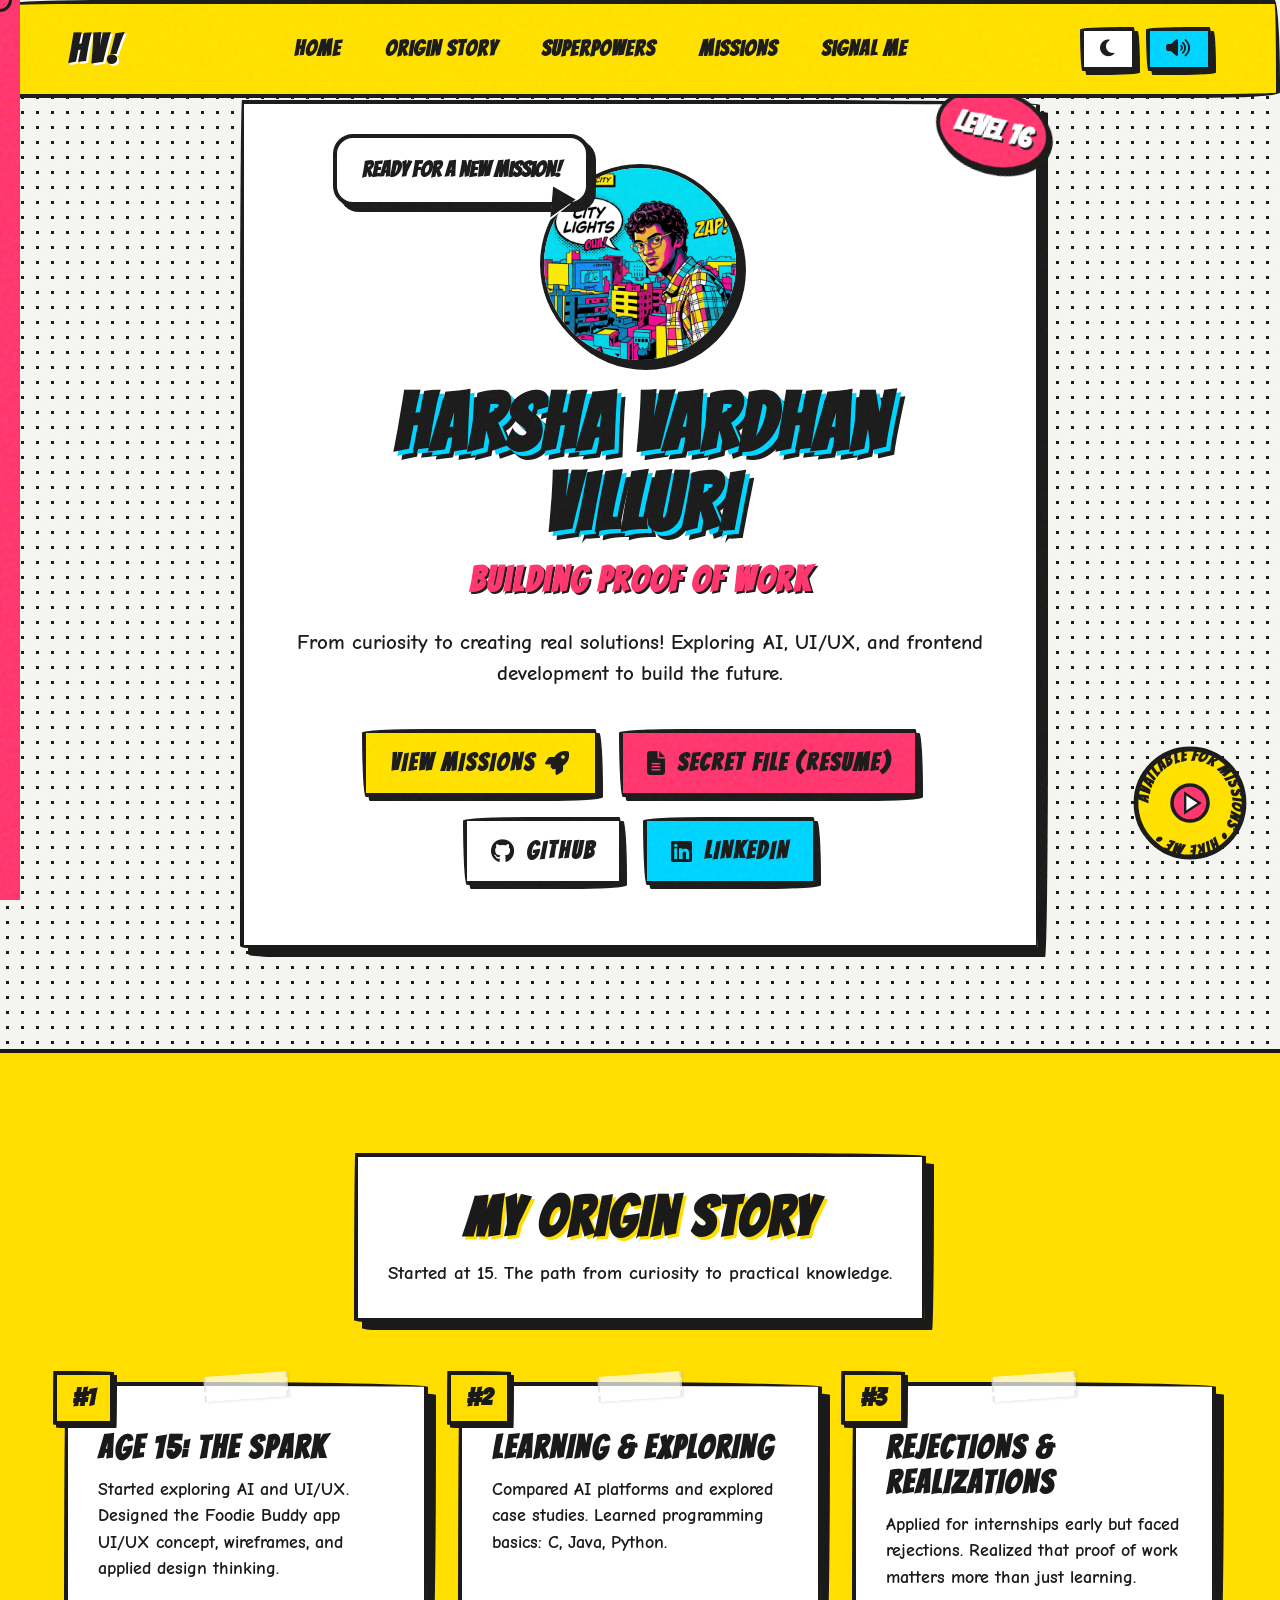
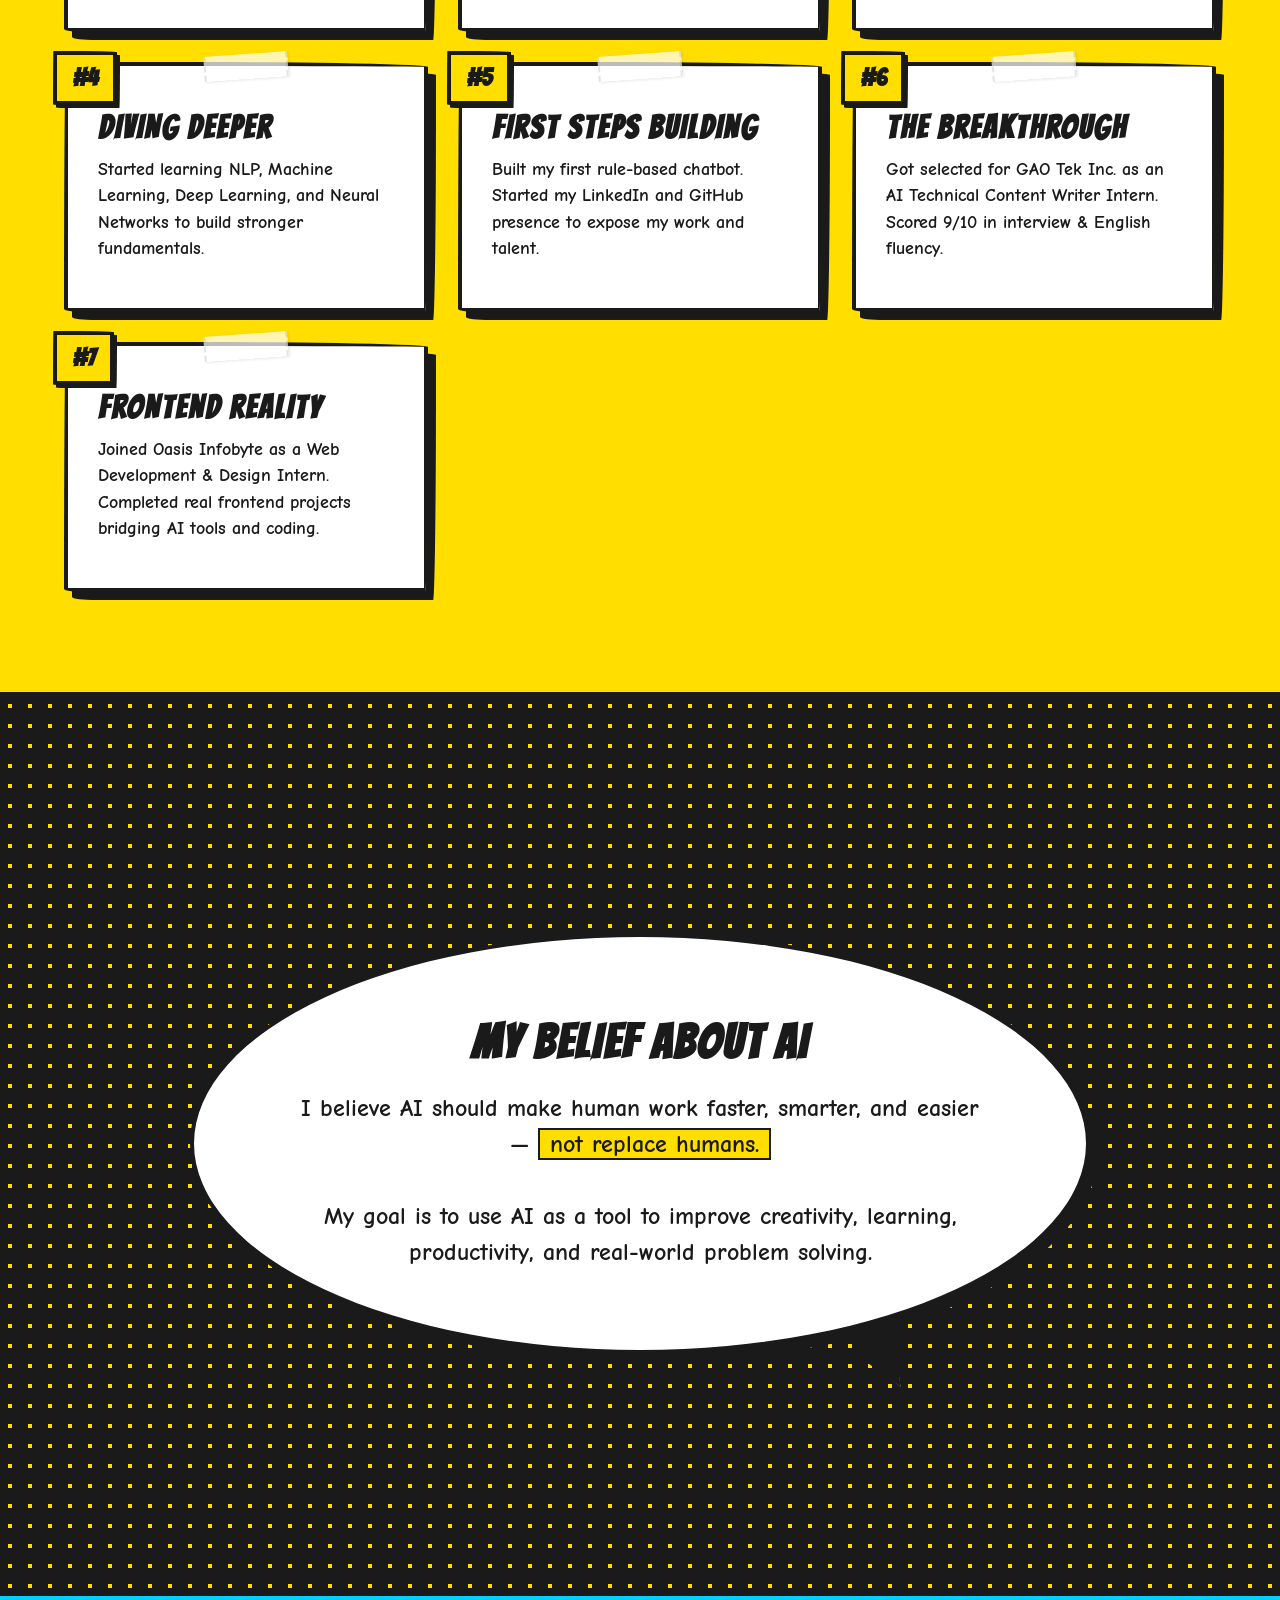
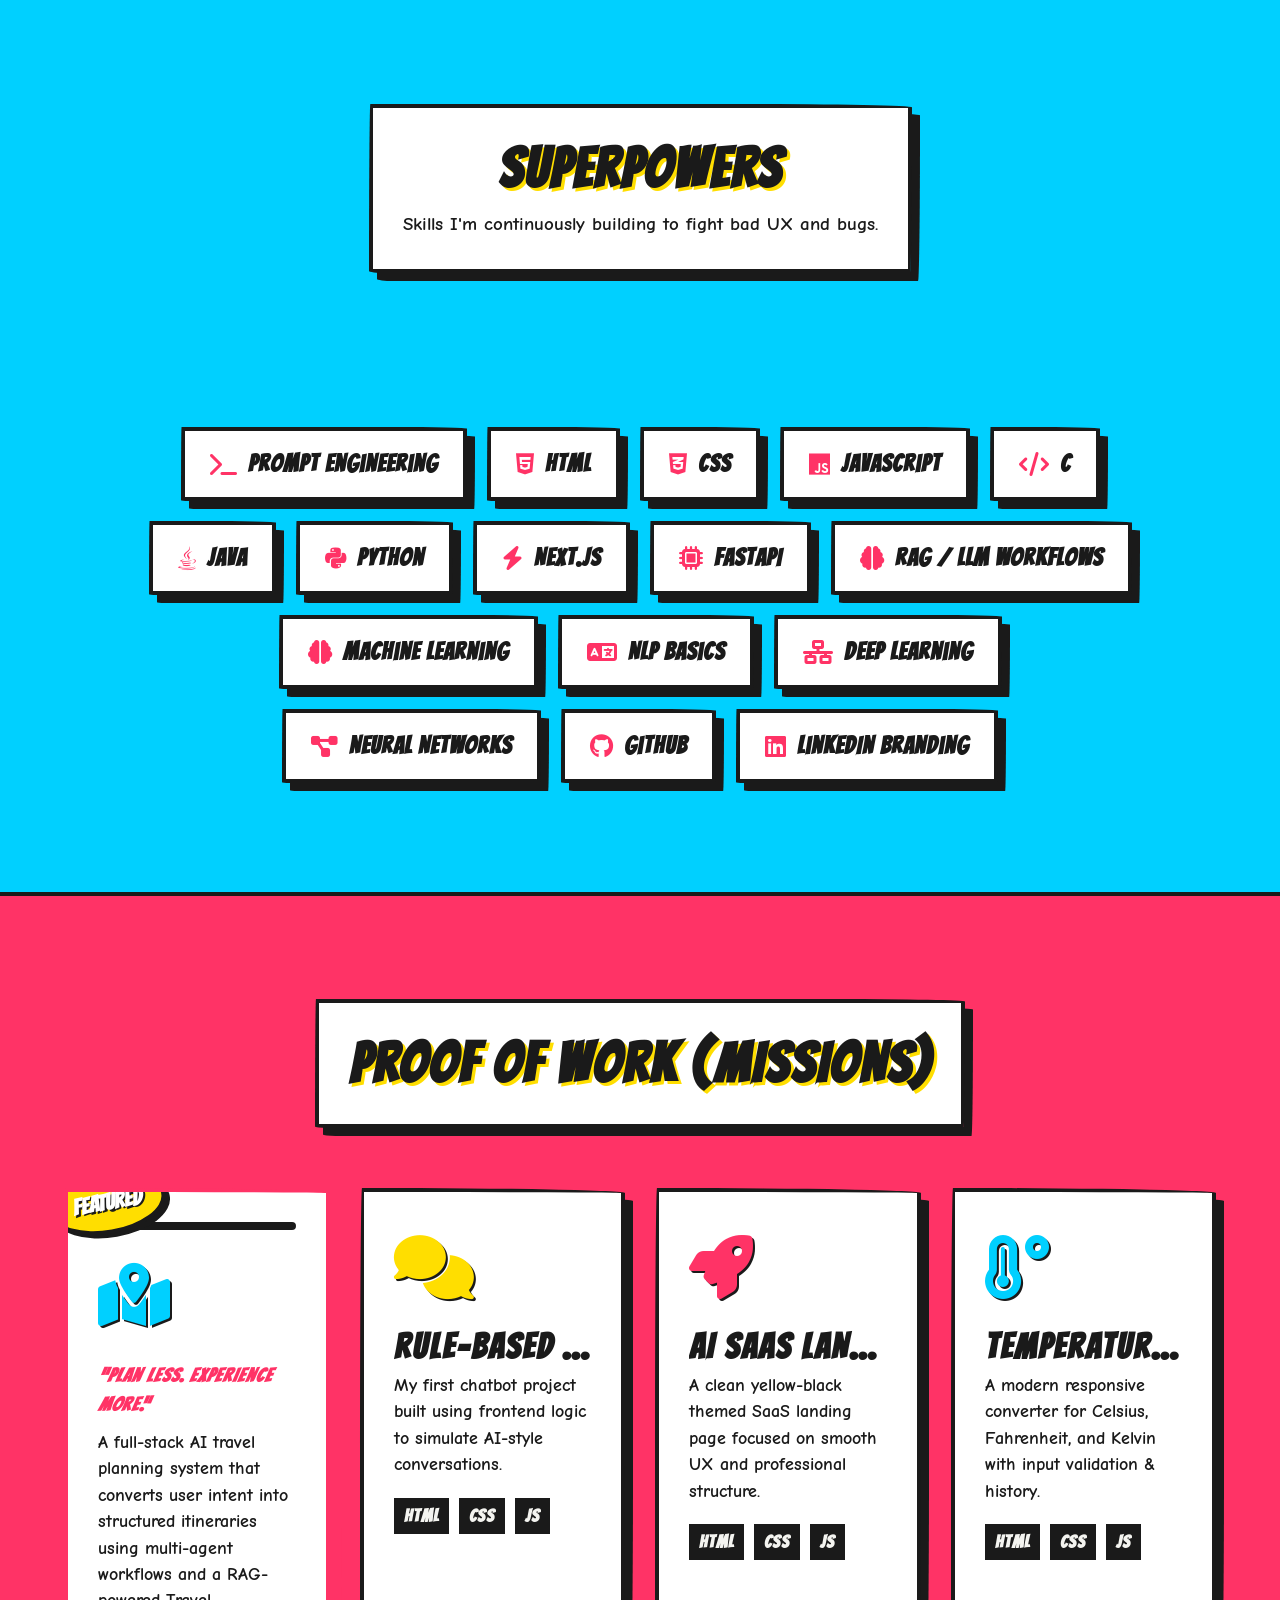
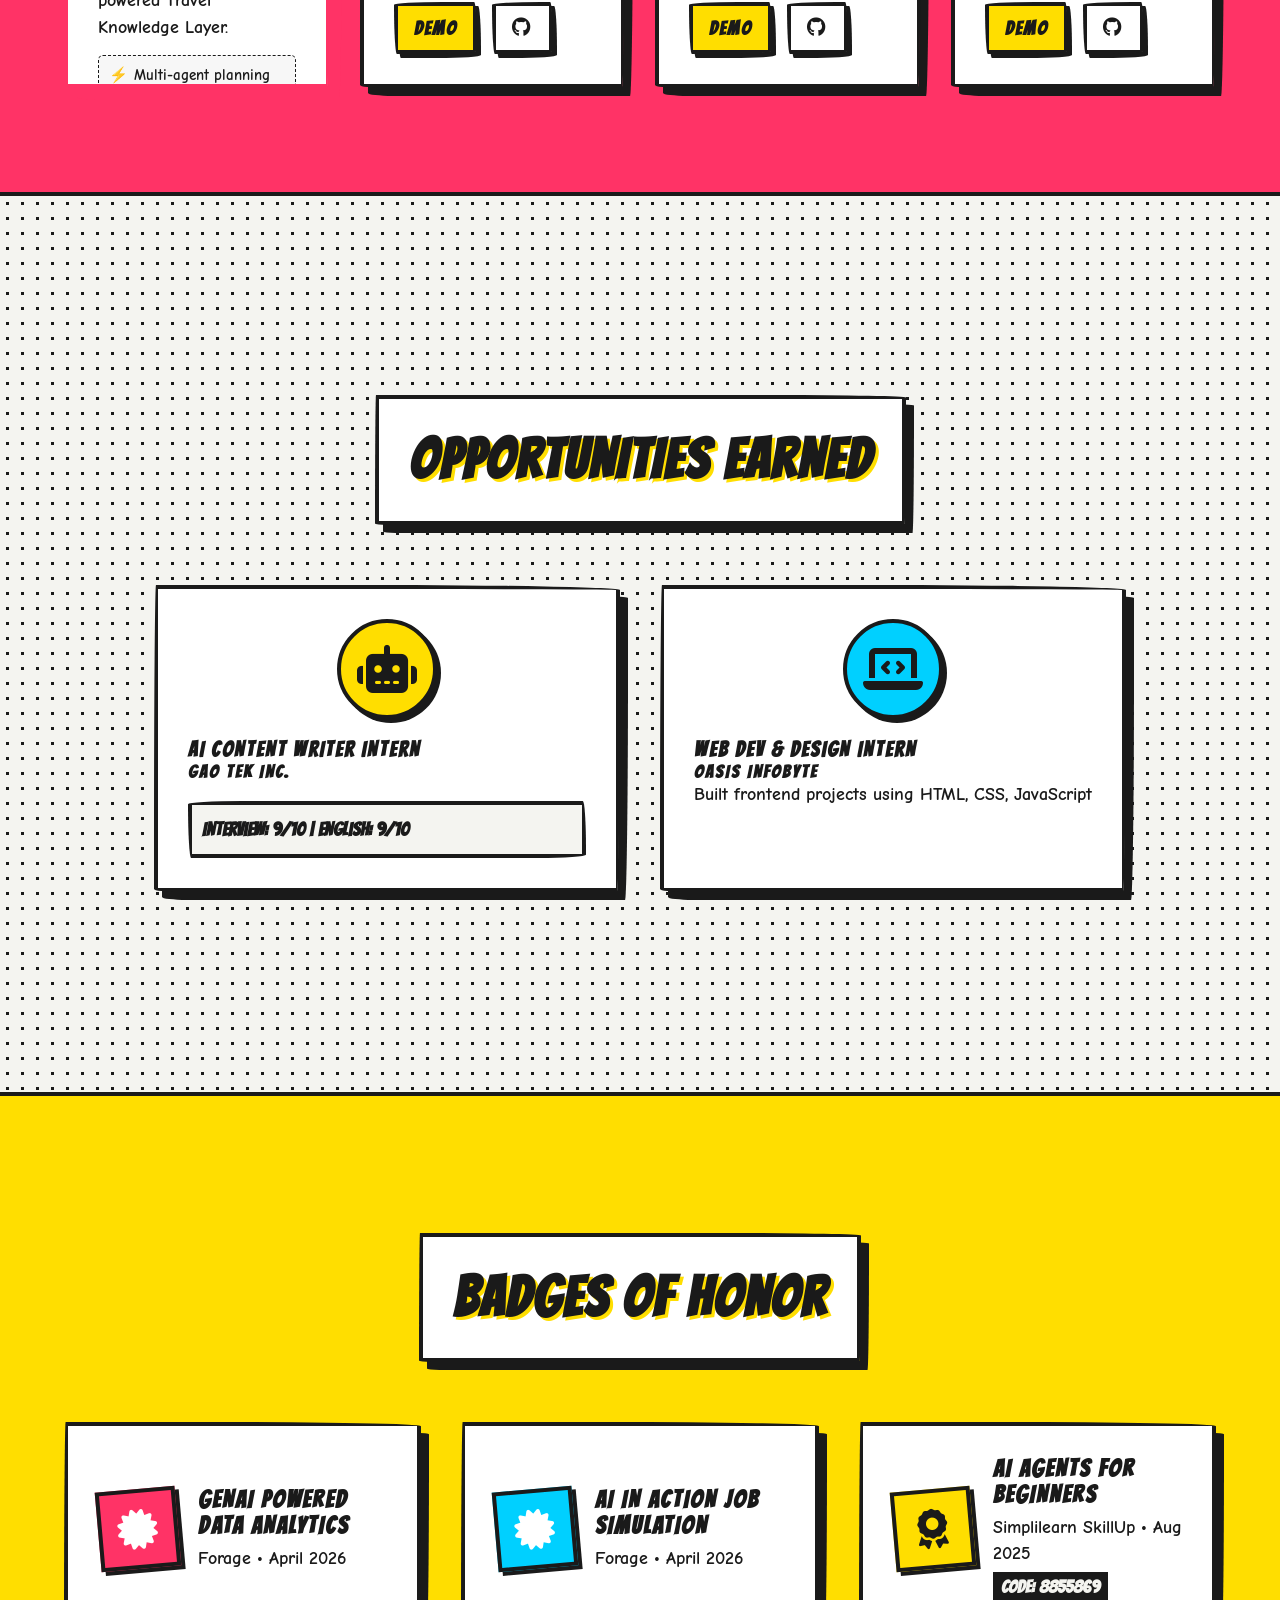
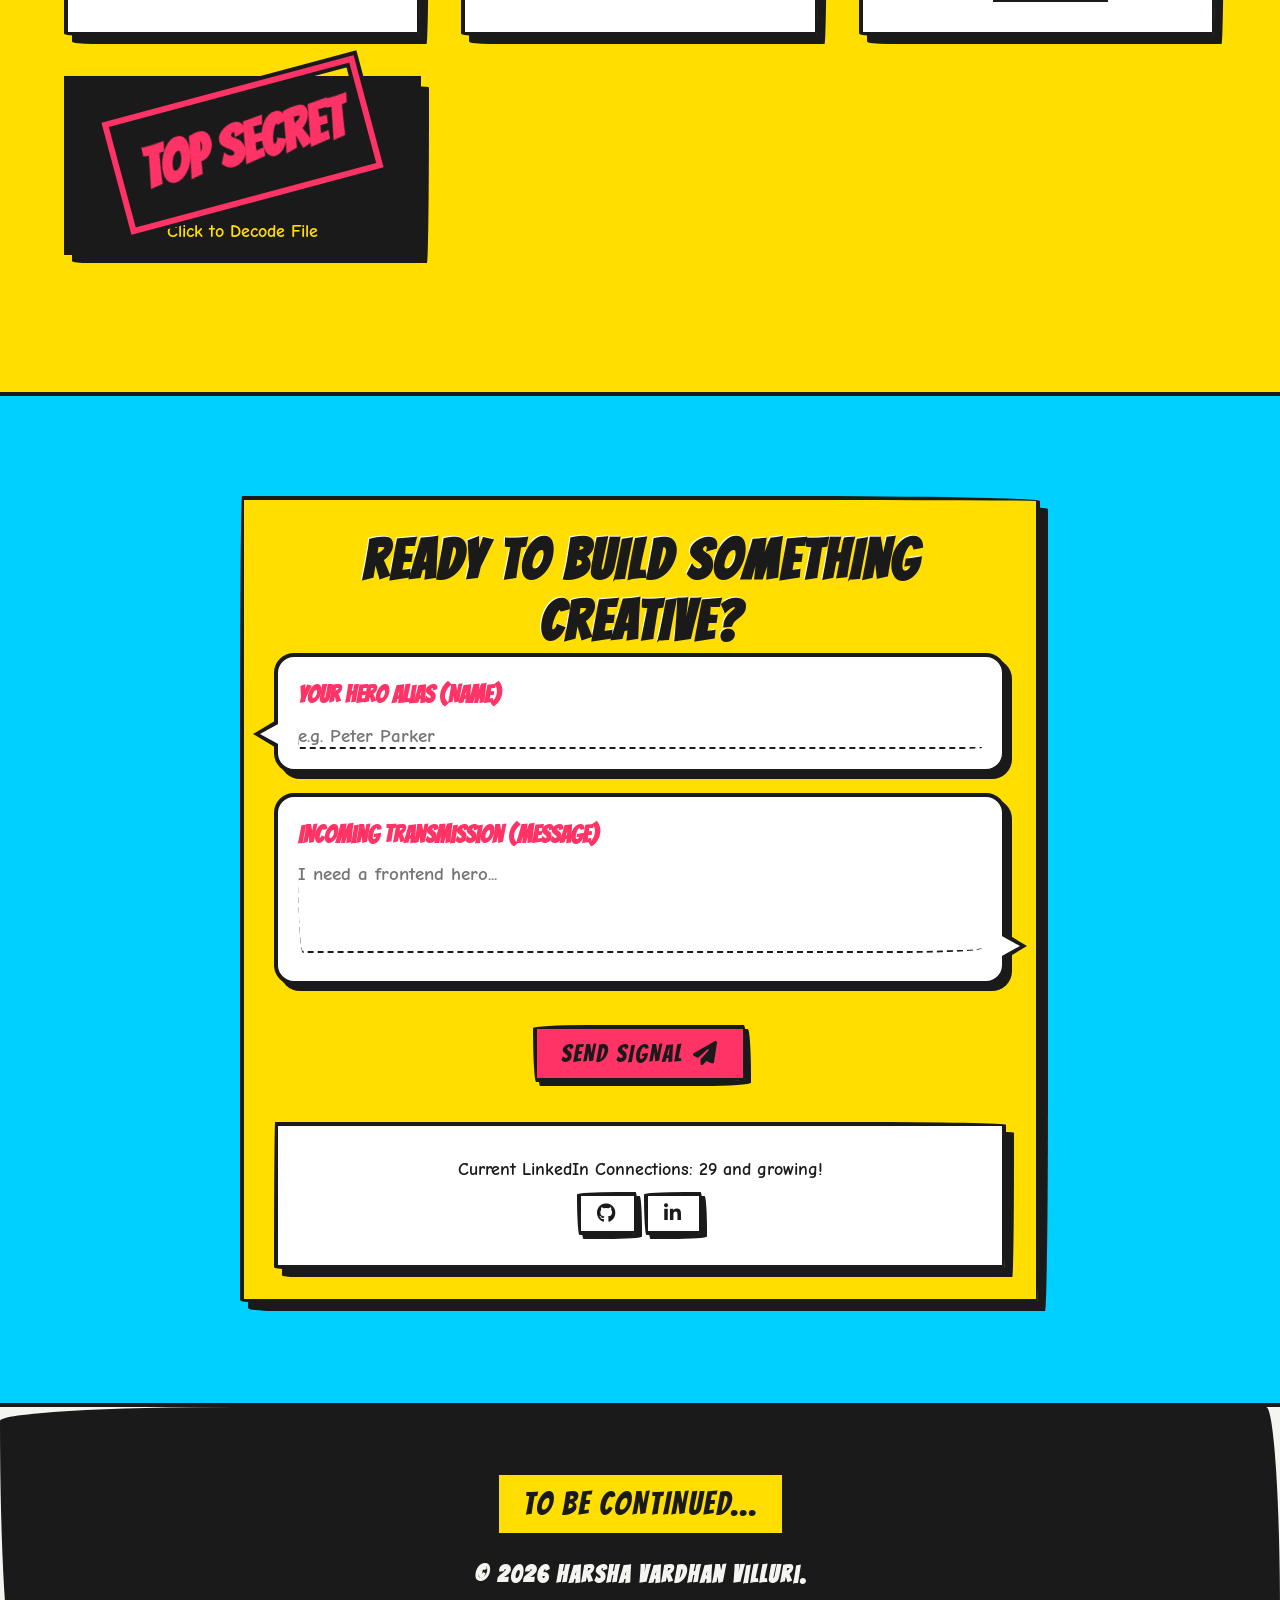
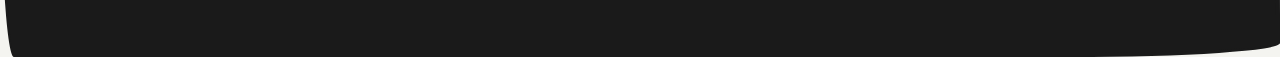
==== commit f0e9b93d: "Update featured project with PathPilot AI details" ====
--- a/index.html
+++ b/index.html
@@ -209,16 +209,17 @@
                 <div class="project-icon"><i class="fas fa-map-marked-alt"></i></div>
                 <h3>PathPilot AI — Multi-Agent Travel Planner</h3>
                 <p class="project-tagline">“Plan Less. Experience More.”</p>
-                <p>A full-stack AI travel planning system that converts user intent into structured itineraries using multi-agent workflows and RAG.</p>
+                <p>A full-stack AI travel planning system that converts user intent into structured itineraries using multi-agent workflows and a RAG-powered Travel Knowledge Layer.</p>
                 <div class="project-highlights">
                     <ul>
-                        <li>Multi-agent planning flow</li>
-                        <li>RAG Travel Knowledge Layer</li>
-                        <li>Futuristic AI command-interface</li>
+                        <li>Multi-agent planning flow for destinations, hotels, budget, and itinerary logic</li>
+                        <li>RAG Travel Knowledge Layer for grounded travel context</li>
+                        <li>Futuristic AI command-interface UI</li>
+                        <li>Full-stack deployment on Railway</li>
                     </ul>
                 </div>
                 <div class="project-tech">
-                    <span>Next.js</span><span>React</span><span>TypeScript</span><span>FastAPI</span><span>Python</span><span>RAG</span><span>Railway</span>
+                    <span>Next.js</span><span>React</span><span>TypeScript</span><span>FastAPI</span><span>Python</span><span>RAG</span><span>Prompt Engineering</span><span>Railway</span>
                 </div>
                 <div class="project-links">
                     <a href="https://path-pilot-frontend-production.up.railway.app/" target="_blank" class="comic-btn btn-primary btn-small">Demo</a>
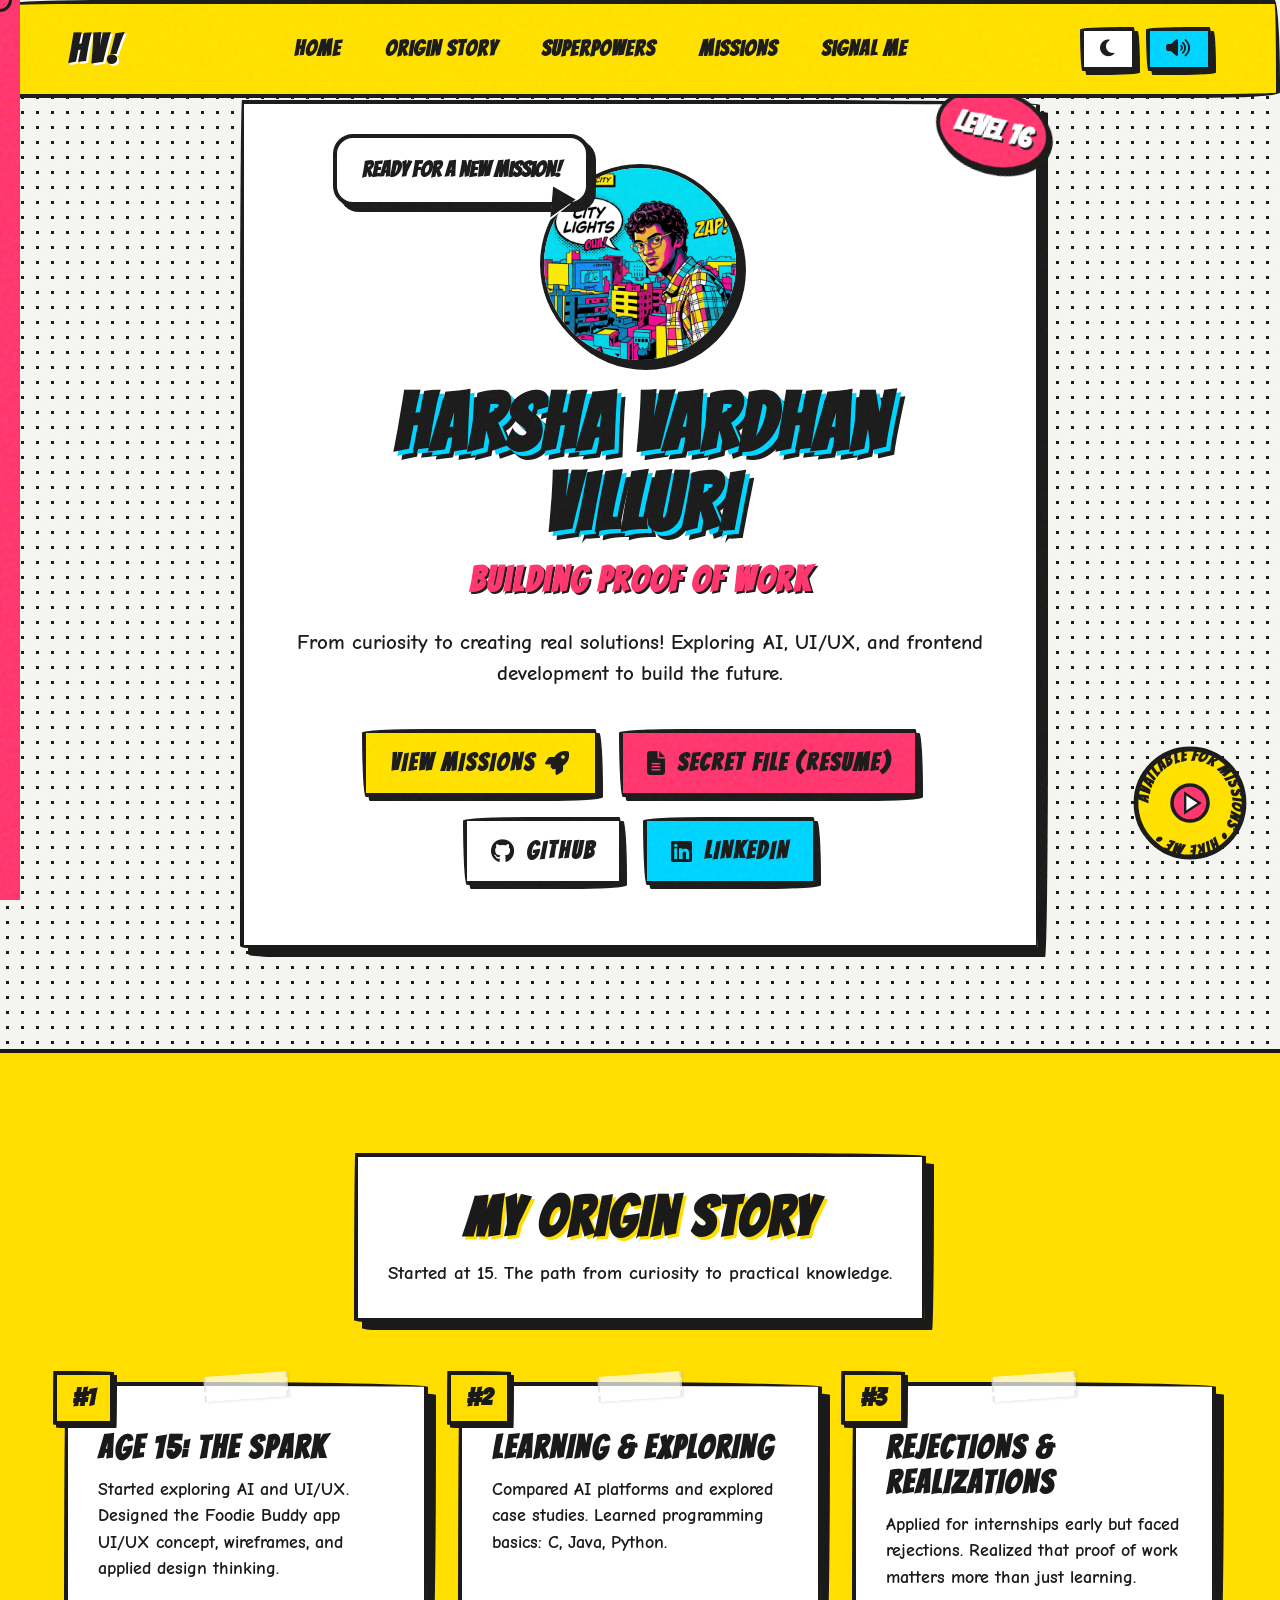
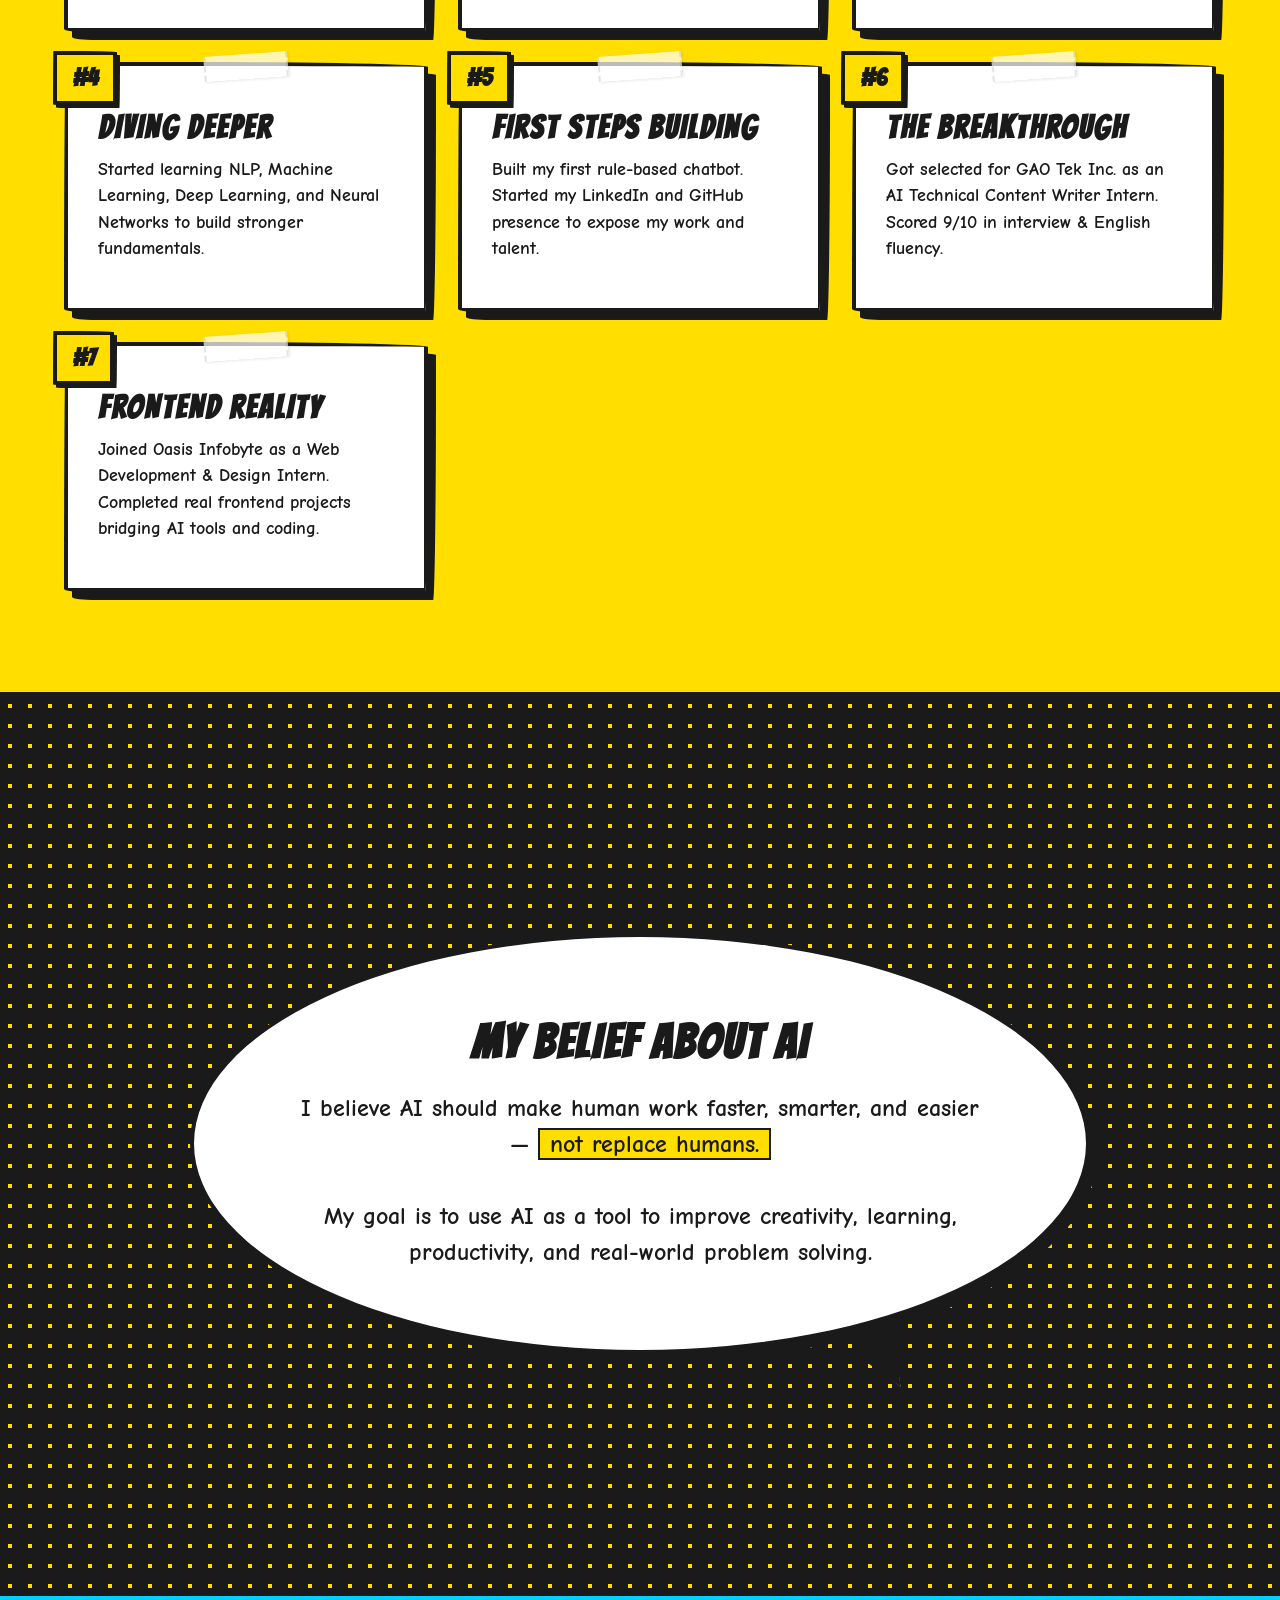
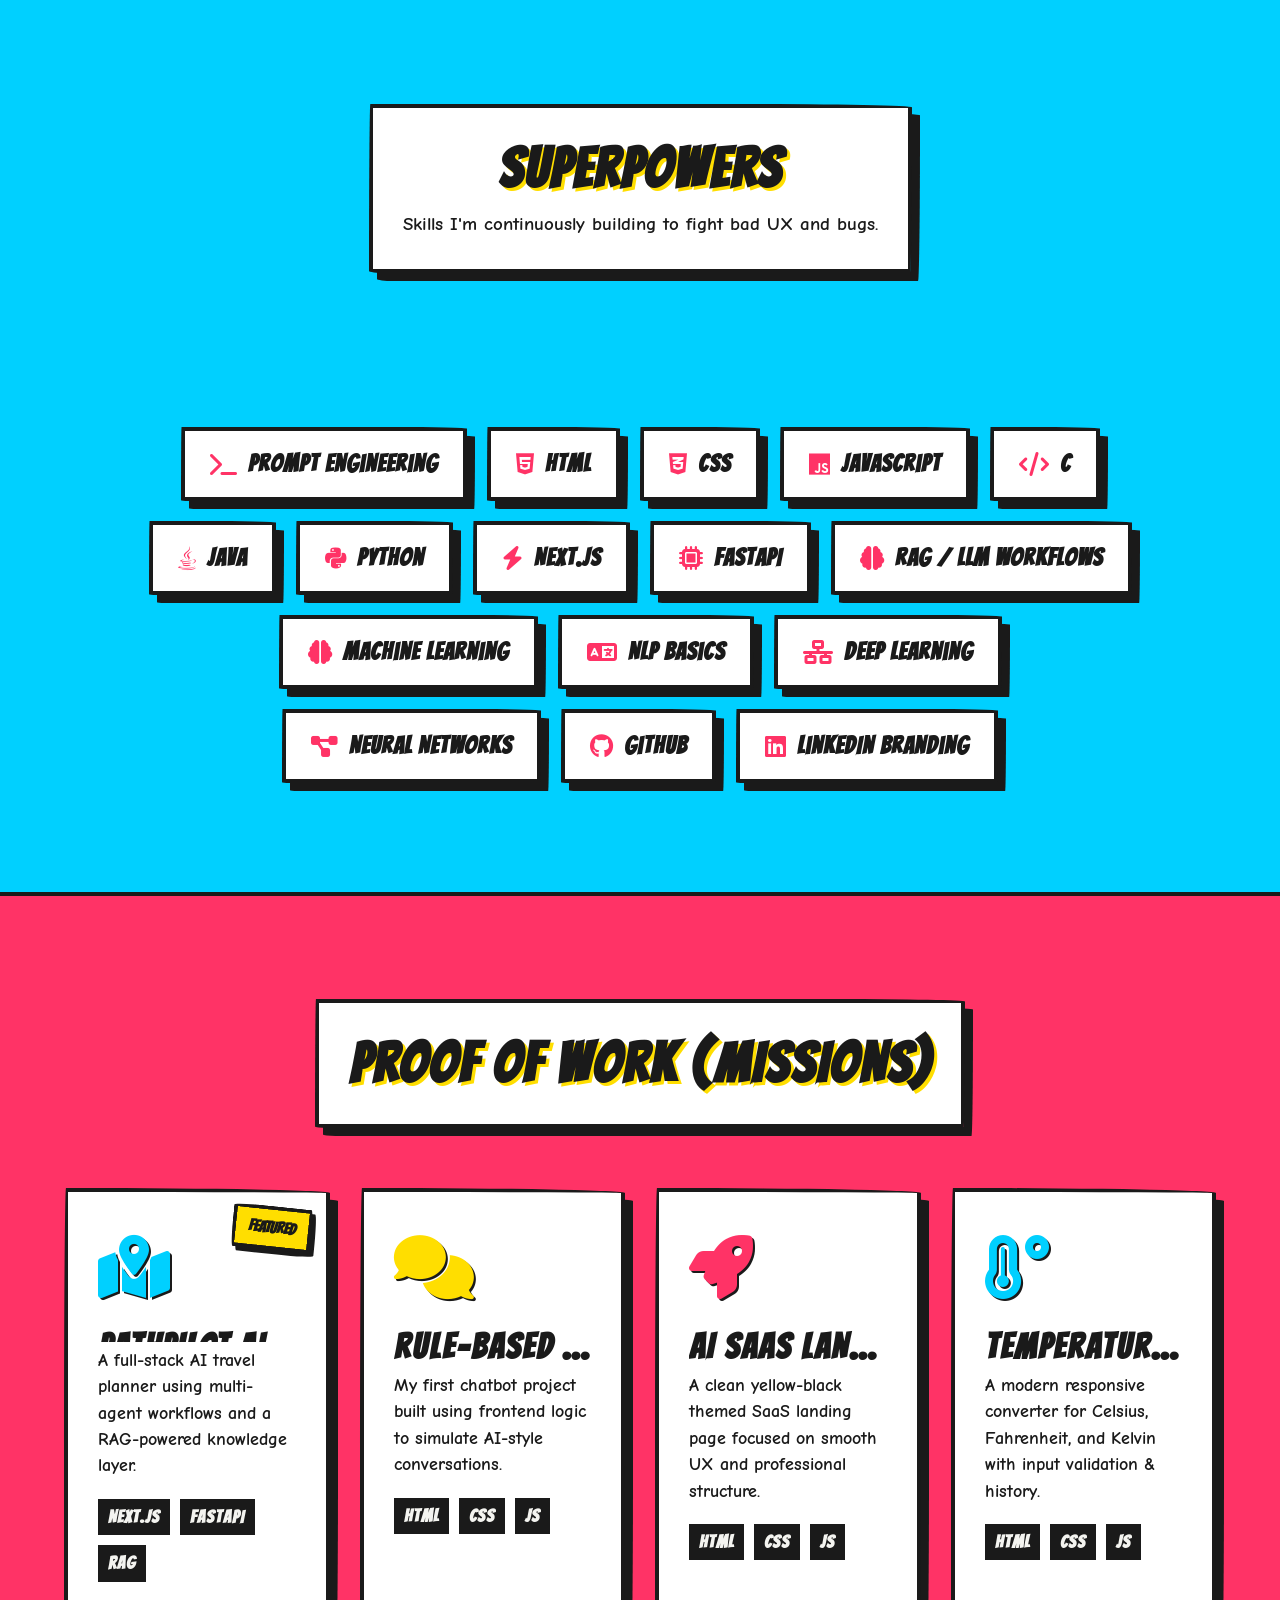
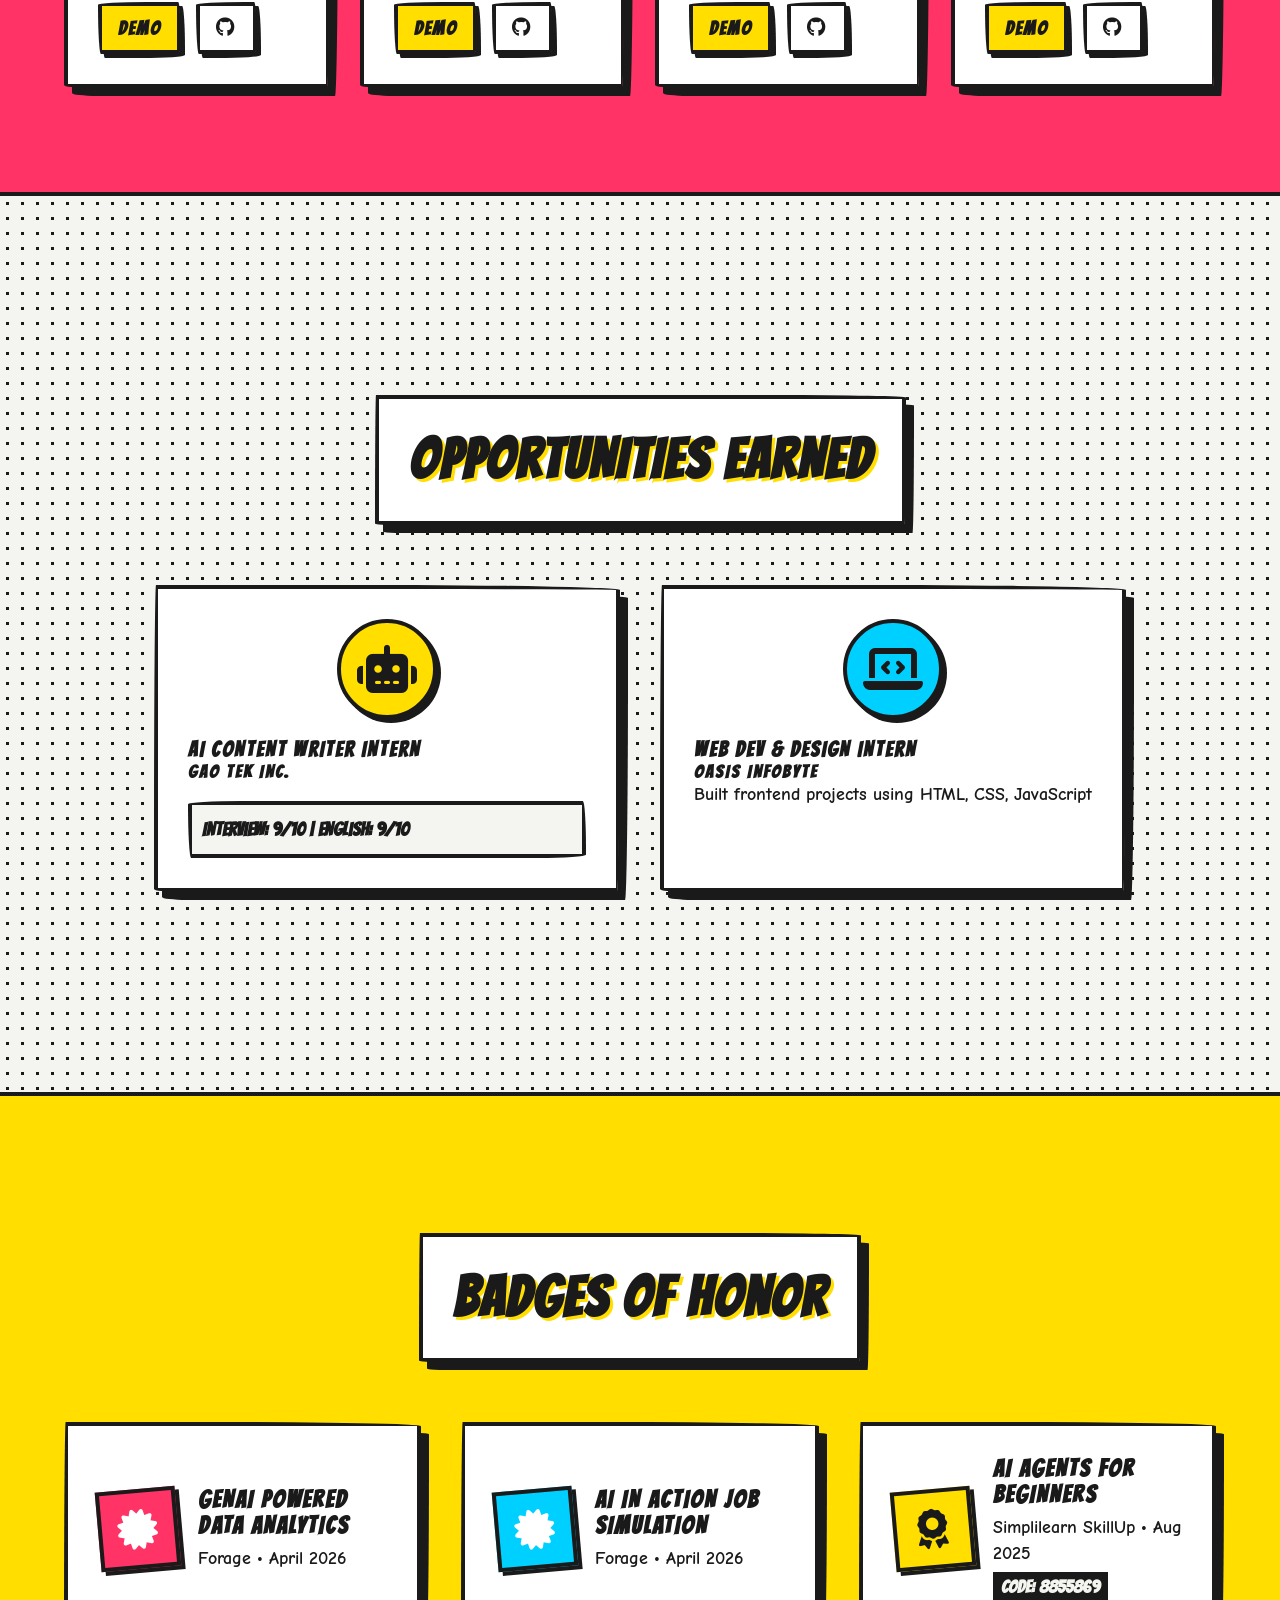
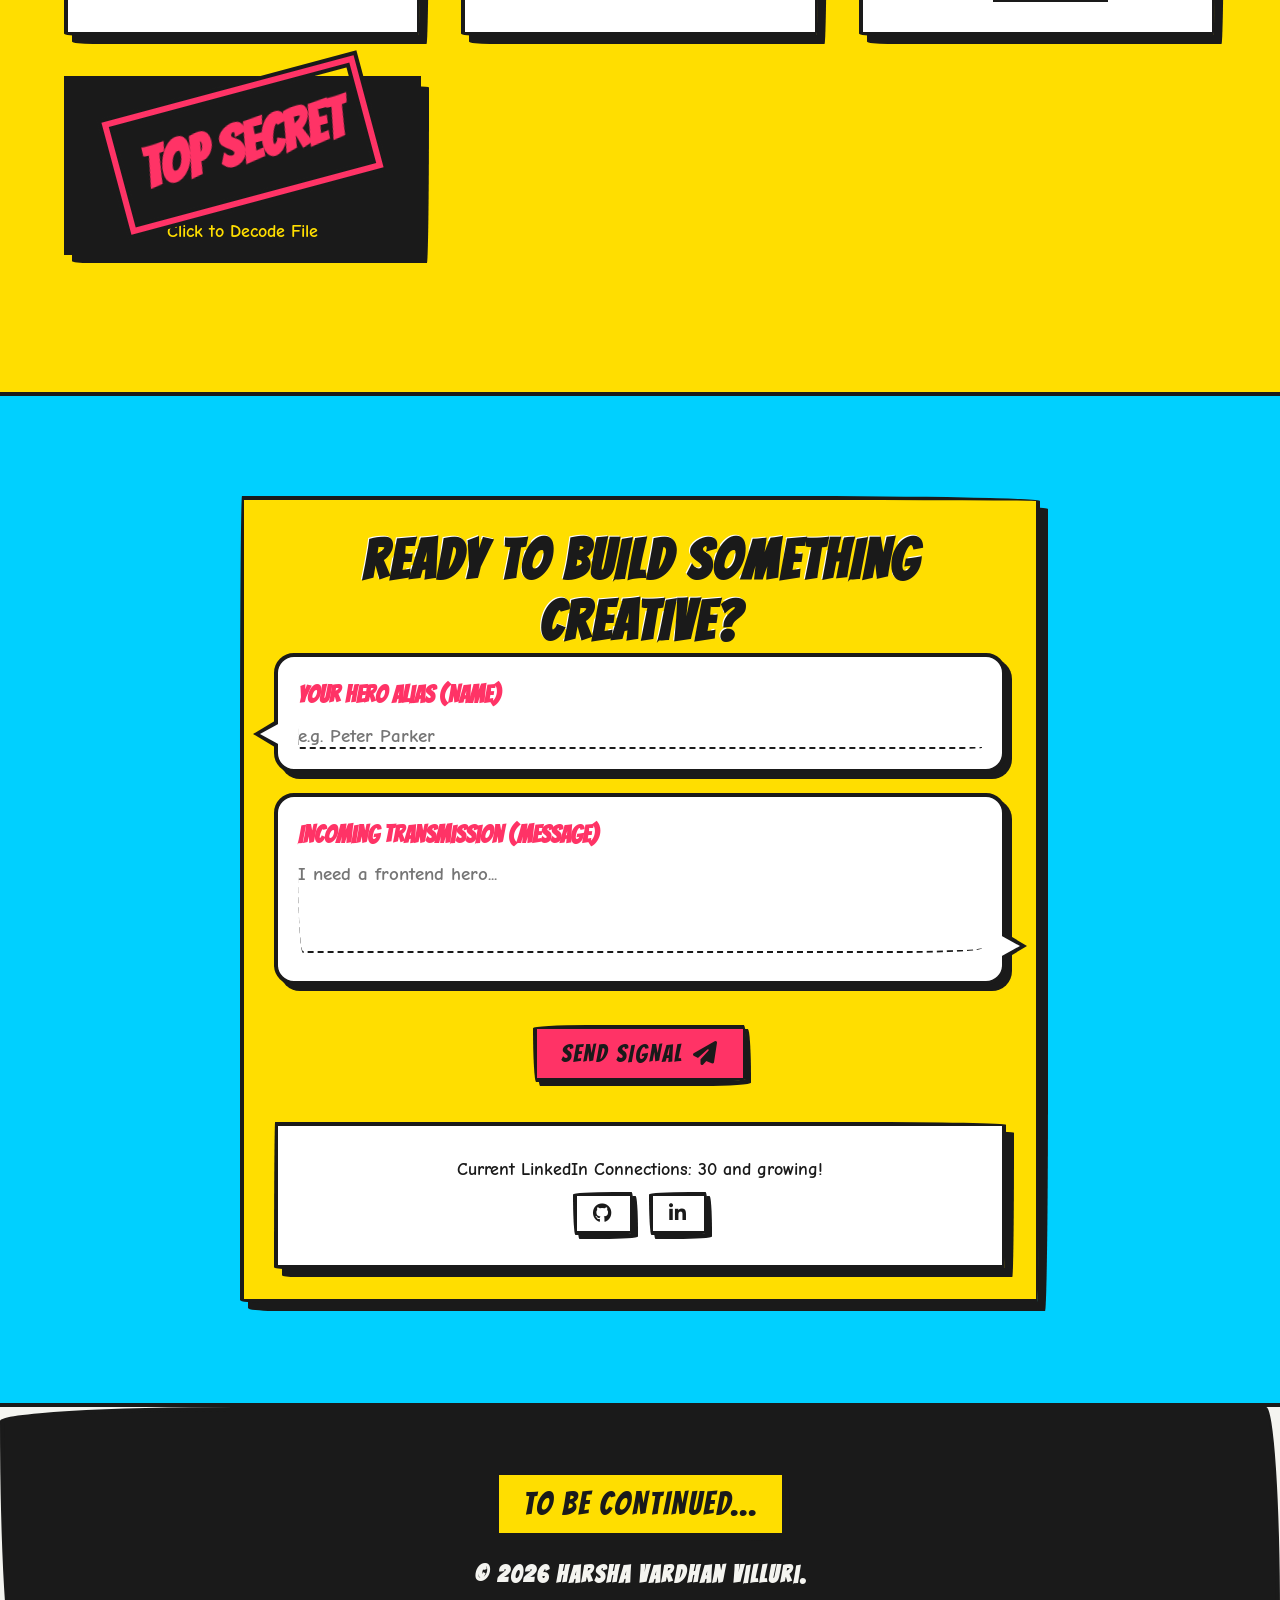
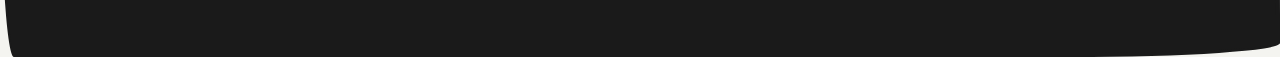
==== commit e0e4d331: "Refine PathPilot project card" ====
--- a/index.html
+++ b/index.html
@@ -203,23 +203,11 @@
             <!-- Featured Project: PathPilot AI -->
             <div class="project-card comic-panel pop-in featured-project">
                 <div class="burst-label featured-label">FEATURED</div>
-                <div class="project-preview comic-border">
-                    <img src="pathpilot_preview.png" alt="PathPilot AI Preview">
-                </div>
                 <div class="project-icon"><i class="fas fa-map-marked-alt"></i></div>
-                <h3>PathPilot AI — Multi-Agent Travel Planner</h3>
-                <p class="project-tagline">“Plan Less. Experience More.”</p>
-                <p>A full-stack AI travel planning system that converts user intent into structured itineraries using multi-agent workflows and a RAG-powered Travel Knowledge Layer.</p>
-                <div class="project-highlights">
-                    <ul>
-                        <li>Multi-agent planning flow for destinations, hotels, budget, and itinerary logic</li>
-                        <li>RAG Travel Knowledge Layer for grounded travel context</li>
-                        <li>Futuristic AI command-interface UI</li>
-                        <li>Full-stack deployment on Railway</li>
-                    </ul>
-                </div>
+                <h3>PATHPILOT AI</h3>
+                <p>A full-stack AI travel planner using multi-agent workflows and a RAG-powered knowledge layer.</p>
                 <div class="project-tech">
-                    <span>Next.js</span><span>React</span><span>TypeScript</span><span>FastAPI</span><span>Python</span><span>RAG</span><span>Prompt Engineering</span><span>Railway</span>
+                    <span>Next.js</span><span>FastAPI</span><span>RAG</span>
                 </div>
                 <div class="project-links">
                     <a href="https://path-pilot-frontend-production.up.railway.app/" target="_blank" class="comic-btn btn-primary btn-small">Demo</a>
@@ -362,12 +350,12 @@
                         <textarea rows="4" placeholder="I need a frontend hero..." required class="comic-border"></textarea>
                     </div>
                 </div>
-                <button type="submit" class="comic-btn btn-red" style="margin-top: 20px;">SEND SIGNAL <i class="fas fa-paper-plane"></i></button>
+                <button type="submit" class="comic-btn btn-red signal-submit">SEND SIGNAL <i class="fas fa-paper-plane"></i></button>
             </form>
 
-            <div class="connections-badge comic-panel bg-yellow" style="margin-top: 40px;">
-                <p>Current LinkedIn Connections: <strong>29</strong> and growing!</p>
-                <div style="margin-top:10px;">
+            <div class="connections-badge comic-panel bg-yellow">
+                <p>Current LinkedIn Connections: <strong>30</strong> and growing!</p>
+                <div class="connection-links">
                     <a href="https://github.com/harshavardhanintern-git" target="_blank" class="comic-btn btn-small btn-white"><i class="fab fa-github"></i></a>
                     <a href="https://www.linkedin.com/in/harsha-vardhan-villuri-76b1b9380/" target="_blank" class="comic-btn btn-small btn-white"><i class="fab fa-linkedin-in"></i></a>
                 </div>
@@ -392,10 +380,10 @@
 
     <!-- Footer with Teleport -->
     <footer class="comic-border footer-area">
-        <button id="teleport-btn" class="comic-btn btn-primary" style="font-size: 2rem;">TO BE CONTINUED...</button>
-        <p style="margin-top: 20px;">© 2026 Harsha Vardhan Villuri.</p>
+        <button id="teleport-btn" class="comic-btn btn-primary teleport-btn">TO BE CONTINUED...</button>
+        <p class="footer-copy">© 2026 Harsha Vardhan Villuri.</p>
     </footer>
 
     <script src="script.js"></script>
 </body>
-</html>+</html>
--- a/style.css
+++ b/style.css
@@ -283,23 +283,9 @@
 .project-card:nth-child(2) .project-icon { color: var(--c-yellow); }
 .project-card:nth-child(3) .project-icon { color: var(--c-red); }
 .project-card h3 { font-size: 2.2rem; margin-bottom: 5px; white-space: nowrap; overflow: hidden; text-overflow: ellipsis; }
-.project-tagline { font-family: var(--font-heading); font-style: italic; color: var(--c-red); margin-bottom: 10px; font-size: 1.2rem; letter-spacing: 1px; }
-
-/* Project Preview Image */
-.project-preview { width: 100%; height: 200px; overflow: hidden; margin-bottom: 20px; background: var(--c-dark); border-radius: 5px; position: relative; }
-.project-preview img { width: 100%; height: 100%; object-fit: cover; transition: transform 0.5s ease; filter: grayscale(20%) contrast(110%); }
-.project-card:hover .project-preview img { transform: scale(1.1) rotate(1deg); filter: grayscale(0%) contrast(100%); }
-
-/* Featured Project Enhancements */
-.featured-label { top: -20px; left: -20px; right: auto; background-color: var(--c-yellow); transform: rotate(-10deg); font-size: 1.4rem; padding: 10px 20px; }
-.featured-project { border-color: var(--c-red); box-shadow: 12px 12px 0 var(--c-red); }
-.featured-project:hover { box-shadow: 18px 18px 0 var(--c-dark); }
-
-/* Highlights List */
-.project-highlights { margin: 15px 0; text-align: left; background: rgba(0,0,0,0.03); padding: 10px; border-radius: 5px; border: 1px dashed var(--c-dark); }
-.project-highlights ul { list-style: none; padding: 0; }
-.project-highlights li { position: relative; padding-left: 25px; margin-bottom: 8px; font-size: 0.95rem; line-height: 1.3; }
-.project-highlights li::before { content: '⚡'; position: absolute; left: 0; color: var(--c-red); font-weight: bold; }
+
+/* Featured Project Badge */
+.featured-label { top: 14px; right: 14px; background-color: var(--c-yellow); color: var(--c-dark); transform: rotate(6deg); font-size: 1rem; padding: 6px 12px; border-radius: 255px 15px 225px 15px/15px 225px 15px 255px; text-shadow: none; }
 
 .project-tech { display: flex; flex-wrap: wrap; gap: 10px; margin: 20px 0; }
 .project-tech span { font-family: var(--font-heading); background: var(--c-dark); color: var(--c-bg-light); padding: 5px 10px; letter-spacing: 1px; }
@@ -327,6 +313,7 @@
 .contact-box { text-align: center; max-width: 800px; margin: 0 auto; background: var(--c-yellow); }
 .comic-form { display: flex; flex-direction: column; gap: 20px; align-items: center; transition: transform 1s ease-in, opacity 1s; }
 .comic-form.fly-away { transform: translate(100vw, -100vh) rotate(45deg) scale(0.5); opacity: 0; pointer-events: none; }
+.signal-submit { margin-top: 20px; }
 .form-row { width: 100%; display: flex; flex-direction: column; }
 .speech-input { background: var(--c-white); border: var(--border-width) solid var(--c-dark); border-radius: 20px; padding: 20px; position: relative; box-shadow: 6px 6px 0 var(--c-dark); text-align: left; }
 .speech-input label { font-family: var(--font-heading); font-size: 1.5rem; color: var(--c-red); display: block; margin-bottom: 10px; }
@@ -343,6 +330,10 @@
 
 /* Footer */
 .footer-area { text-align: center; padding: 60px 30px; background: var(--c-dark); color: var(--c-bg-light); font-family: var(--font-heading); font-size: 1.5rem; letter-spacing: 2px; }
+.connections-badge { margin-top: 40px; }
+.connection-links { display: flex; justify-content: center; gap: 15px; margin-top: 10px; }
+.teleport-btn { font-size: 2rem; }
+.footer-copy { margin-top: 20px; }
 
 /* Animations */
 .pop-in { opacity: 0; transform: scale(0.8) translateY(50px); transition: opacity 0.6s cubic-bezier(0.175, 0.885, 0.32, 1.275), transform 0.6s cubic-bezier(0.175, 0.885, 0.32, 1.275); }
